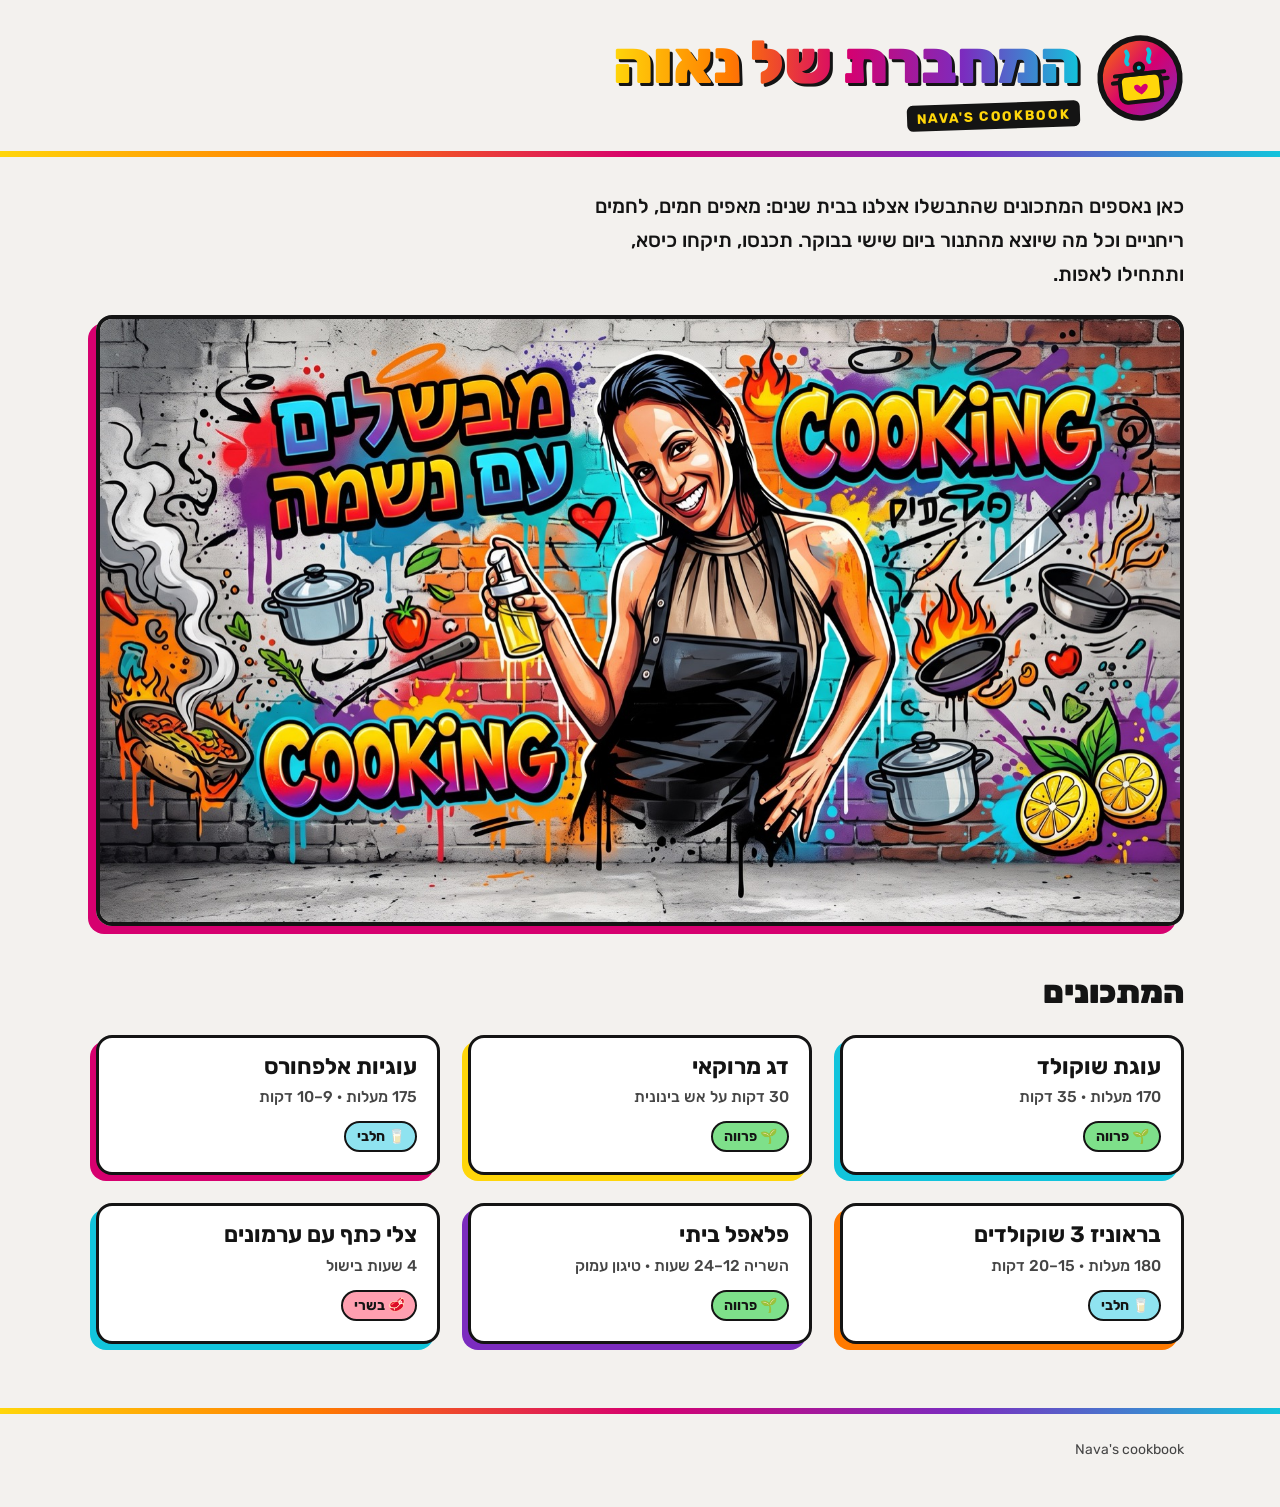
==== index.html @ 1100b236 "Add parve / dairy / meat labels to recipes Co-Authored-By: Claude Opus 5.5 <noreply@anthropic.com> C" ====
<!doctype html>
<html lang="he" dir="rtl">
<head>
  <meta charset="utf-8">
  <meta name="viewport" content="width=device-width, initial-scale=1">
  <title>המחברת של נאוה · Nava's cookbook</title>
  <meta name="description" content="Nava's cookbook – המתכונים של נאוה, מהמחברת אל המסך.">
  <link rel="preconnect" href="https://fonts.googleapis.com">
  <link rel="preconnect" href="https://fonts.gstatic.com" crossorigin>
  <link href="https://fonts.googleapis.com/css2?family=Rubik:wght@400;500;700;900&display=swap" rel="stylesheet">
  <link rel="icon" href="logo.svg" type="image/svg+xml">
  <link rel="apple-touch-icon" href="apple-touch-icon.png">
  <link rel="stylesheet" href="style.css">
</head>
<body>
  <header class="site-header">
    <div class="wrap">
      <a href="index.html">
        <img class="site-logo" src="logo.svg" width="64" height="64" alt="">
        <h1 class="site-title">המחברת של נאוה</h1>
        <p class="site-sub">Nava's cookbook</p>
      </a>
    </div>
  </header>

  <main class="wrap">
    <section class="intro">
      <!-- החליפו בטקסט משלכם -->
      <p>כאן נאספים המתכונים שהתבשלו אצלנו בבית שנים: מאפים חמים, לחמים ריחניים וכל מה שיוצא מהתנור ביום שישי בבוקר. תכנסו, תיקחו כיסא, ותתחילו לאפות.</p>
    </section>

    <figure class="hero">
      <img src="images/hero.jpg" width="1600" height="893" alt="נאוה מבשלת, ציור גרפיטי צבעוני על קיר לבנים">
    </figure>

    <section aria-labelledby="recipes-title">
      <h2 class="section-title" id="recipes-title">המתכונים</h2>

      <ul class="cards">
        <!-- כרטיס מתכון: העתיקו מכאן -->
        <li>
          <a class="card" href="recipes/chocolate-cake.html">
            <div class="card-body">
              <h3>עוגת שוקולד</h3>
              <p>170 מעלות · 35 דקות</p>
              <span class="tag parve">🌱 פרווה</span>
            </div>
          </a>
        </li>
        <!-- כרטיס מתכון: עד כאן -->
        <li>
          <a class="card" href="recipes/moroccan-fish.html">
            <div class="card-body">
              <h3>דג מרוקאי</h3>
              <p>30 דקות על אש בינונית</p>
              <span class="tag parve">🌱 פרווה</span>
            </div>
          </a>
        </li>
        <li>
          <a class="card" href="recipes/alfajores.html">
            <div class="card-body">
              <h3>עוגיות אלפחורס</h3>
              <p>175 מעלות · 9–10 דקות</p>
              <span class="tag dairy">🥛 חלבי</span>
            </div>
          </a>
        </li>
        <li>
          <a class="card" href="recipes/brownies.html">
            <div class="card-body">
              <h3>בראוניז 3 שוקולדים</h3>
              <p>180 מעלות · 15–20 דקות</p>
              <span class="tag dairy">🥛 חלבי</span>
            </div>
          </a>
        </li>
        <li>
          <a class="card" href="recipes/falafel.html">
            <div class="card-body">
              <h3>פלאפל ביתי</h3>
              <p>השריה 12–24 שעות · טיגון עמוק</p>
              <span class="tag parve">🌱 פרווה</span>
            </div>
          </a>
        </li>
        <li>
          <a class="card" href="recipes/chuck-roast-chestnuts.html">
            <div class="card-body">
              <h3>צלי כתף עם ערמונים</h3>
              <p>4 שעות בישול</p>
              <span class="tag meat">🥩 בשרי</span>
            </div>
          </a>
        </li>
      </ul>
    </section>
  </main>

  <footer class="site-footer">
    <div class="wrap">
      <p>Nava's cookbook</p>
    </div>
  </footer>
</body>
</html>
---- style.css ----
/* המחברת של נאוה — גיליון עיצוב יחיד לכל האתר.
   פלטה מתוך תמונת הגרפיטי: מג'נטה, סגול, טורקיז, צהוב וכתום, עם קווי מתאר שחורים.
   כיוון הכתיבה מימין לשמאל; משתמשים במאפיינים לוגיים (inline/block) ולא ב-left/right. */

:root {
  --wall: #f3f1ee;        /* קיר בטון בהיר */
  --card: #ffffff;
  --ink: #141414;
  --ink-soft: #454545;
  --purple: #7b2cbf;      /* קישורים - 7:1 על לבן */
  --magenta: #d6006f;     /* כותרות משנה - 4.9:1 על הקיר */
  --cyan: #12c4dc;
  --yellow: #ffd60a;
  --orange: #ff7a00;
  --pop: linear-gradient(90deg, var(--yellow), var(--orange), var(--magenta), var(--purple), var(--cyan));
  --radius: 16px;
  --font: "Rubik", system-ui, sans-serif;
}

@media (prefers-color-scheme: dark) {
  :root {
    --wall: #121212;
    --card: #1d1d1d;
    --ink: #f5f5f5;
    --ink-soft: #c9c9c9;
    --purple: #c58cff;
    --magenta: #ff5aa8;
  }
}

*, *::before, *::after { box-sizing: border-box; }

html { -webkit-text-size-adjust: 100%; scroll-padding-block-start: 1rem; }

body {
  margin: 0;
  background: var(--wall);
  color: var(--ink);
  font: 400 1.0625rem/1.7 var(--font);
}

img { display: block; max-inline-size: 100%; block-size: auto; }

::selection { background: var(--yellow); color: #141414; }
:focus-visible { outline: 3px solid var(--cyan); outline-offset: 3px; border-radius: 4px; }

a { color: var(--purple); font-weight: 500; text-underline-offset: 0.2em; }

h1, h2, h3 { line-height: 1.15; margin: 0; text-wrap: balance; }

.wrap { inline-size: min(100% - 2.5rem, 68rem); margin-inline: auto; }

/* ---------- כותרת עליונה ---------- */
.site-header { padding-block: 1.75rem 1.25rem; border-block-end: 6px solid; border-image: var(--pop) 1; }
.site-header a {
  display: inline-grid;
  grid-template-columns: auto auto;
  align-items: center;
  column-gap: 1rem;
  text-decoration: none;
  color: inherit;
}
.site-logo { grid-row: span 2; inline-size: clamp(3.5rem, 12vw, 5.5rem); block-size: auto; transform: rotate(-6deg); }
.site-sub { justify-self: start; }
.site-title {
  margin: 0;
  font-size: clamp(1.75rem, 6.5vw, 3.75rem);
  font-weight: 900;
  background: var(--pop);
  -webkit-background-clip: text;
  background-clip: text;
  color: transparent;
  filter: drop-shadow(3px 3px 0 var(--ink));
}
.site-sub {
  margin: 0.35rem 0 0;
  display: inline-block;
  padding: 0.1rem 0.6rem;
  background: #141414;
  color: var(--yellow);
  font-size: 0.85rem;
  font-weight: 700;
  letter-spacing: 0.12em;
  text-transform: uppercase;
  border-radius: 6px;
  transform: rotate(-2deg);
}

/* ---------- מבוא ו-hero ---------- */
.intro { padding-block: 2rem 1.5rem; max-inline-size: 40rem; }
.intro p { margin: 0; font-size: 1.25rem; font-weight: 500; text-wrap: pretty; }

.hero { margin: 0 0 3rem; }
.hero img {
  inline-size: 100%;
  border: 4px solid var(--ink);
  border-radius: var(--radius);
  box-shadow: -8px 8px 0 var(--magenta);
}

/* ---------- כרטיסי מתכונים ---------- */
.section-title { font-size: 2rem; font-weight: 900; margin-block-end: 1.5rem; }

.cards {
  --shadow: var(--cyan);
  display: grid;
  grid-template-columns: repeat(auto-fit, minmax(min(100%, 17rem), 1fr));
  gap: 1.75rem;
  padding: 0;
  margin: 0 0 4rem;
  list-style: none;
}
.cards li:nth-child(5n+2) { --shadow: var(--yellow); }
.cards li:nth-child(5n+3) { --shadow: var(--magenta); }
.cards li:nth-child(5n+4) { --shadow: var(--orange); }
.cards li:nth-child(5n+5) { --shadow: var(--purple); }

.card {
  display: flex;
  flex-direction: column;
  block-size: 100%;
  background: var(--card);
  border: 3px solid var(--ink);
  border-radius: var(--radius);
  box-shadow: -6px 6px 0 var(--shadow);
  overflow: hidden;
  color: inherit;
  text-decoration: none;
  transition: transform 0.15s ease-out, box-shadow 0.15s ease-out;
}
.card img { inline-size: 100%; aspect-ratio: 3 / 2; object-fit: cover; border-block-end: 3px solid var(--ink); }
.card-body { padding: 1rem 1.25rem 1.25rem; }
.card h3 { font-size: 1.4rem; font-weight: 700; margin-block-end: 0.35rem; }
.card p { margin: 0; color: var(--ink-soft); font-size: 0.975rem; line-height: 1.55; }

@media (hover: hover) {
  .card:hover { transform: translate(3px, -3px); box-shadow: -9px 9px 0 var(--shadow); }
}
.card:active { transform: translate(-3px, 3px); box-shadow: -2px 2px 0 var(--shadow); }

/* ---------- כשרות: פרווה / חלבי / בשרי ---------- */
.tag {
  display: inline-block;
  padding: 0.1rem 0.65rem;
  border: 2px solid #141414;
  border-radius: 999px;
  color: #141414;
  font-size: 0.875rem;
  font-weight: 700;
  vertical-align: middle;
}
.tag.parve { background: #7ee08a; }
.tag.dairy { background: #8fe3f0; }
.tag.meat  { background: #ff9fb0; }
.card .tag { margin-block-start: 0.75rem; }
.recipe h1 + p + .tag { margin-block-start: 0.5rem; }

/* ---------- עמוד מתכון ---------- */
.back { display: inline-block; margin-block: 1.5rem 1rem; }

.recipe { padding-block-end: 4rem; }
.recipe > * { max-inline-size: 44rem; }
.recipe h1 { font-size: clamp(2.25rem, 7vw, 3.25rem); font-weight: 900; margin-block-end: 0.75rem; }
.recipe h1 + p {
  display: inline-block;
  margin: 0;
  padding: 0.25rem 0.75rem;
  background: var(--yellow);
  color: #141414;
  border: 2px solid var(--ink);
  border-radius: 12px;
  font-weight: 500;
}
.recipe > img { inline-size: 100%; aspect-ratio: 3 / 2; object-fit: cover; border: 4px solid var(--ink); border-radius: var(--radius); box-shadow: -8px 8px 0 var(--cyan); margin-block-end: 2rem; }
.recipe h2 { font-size: 1.6rem; font-weight: 900; margin-block: 2rem 0.75rem; color: var(--magenta); }
.recipe ul, .recipe ol { padding-inline-start: 1.5rem; margin: 0; }
.recipe li { margin-block-end: 0.5rem; padding-inline-start: 0.25rem; }
.recipe li::marker { color: var(--purple); font-weight: 700; font-variant-numeric: tabular-nums; }
.recipe p { max-inline-size: 65ch; }

/* ---------- כותרת תחתונה ---------- */
.site-footer {
  padding-block: 1.5rem 2.5rem;
  border-block-start: 6px solid;
  border-image: var(--pop) 1;
  color: var(--ink-soft);
  font-size: 0.875rem;
}
.site-footer p { margin: 0 0 0.35rem; }

@media (prefers-reduced-motion: reduce) {
  .card { transition: none; }
}
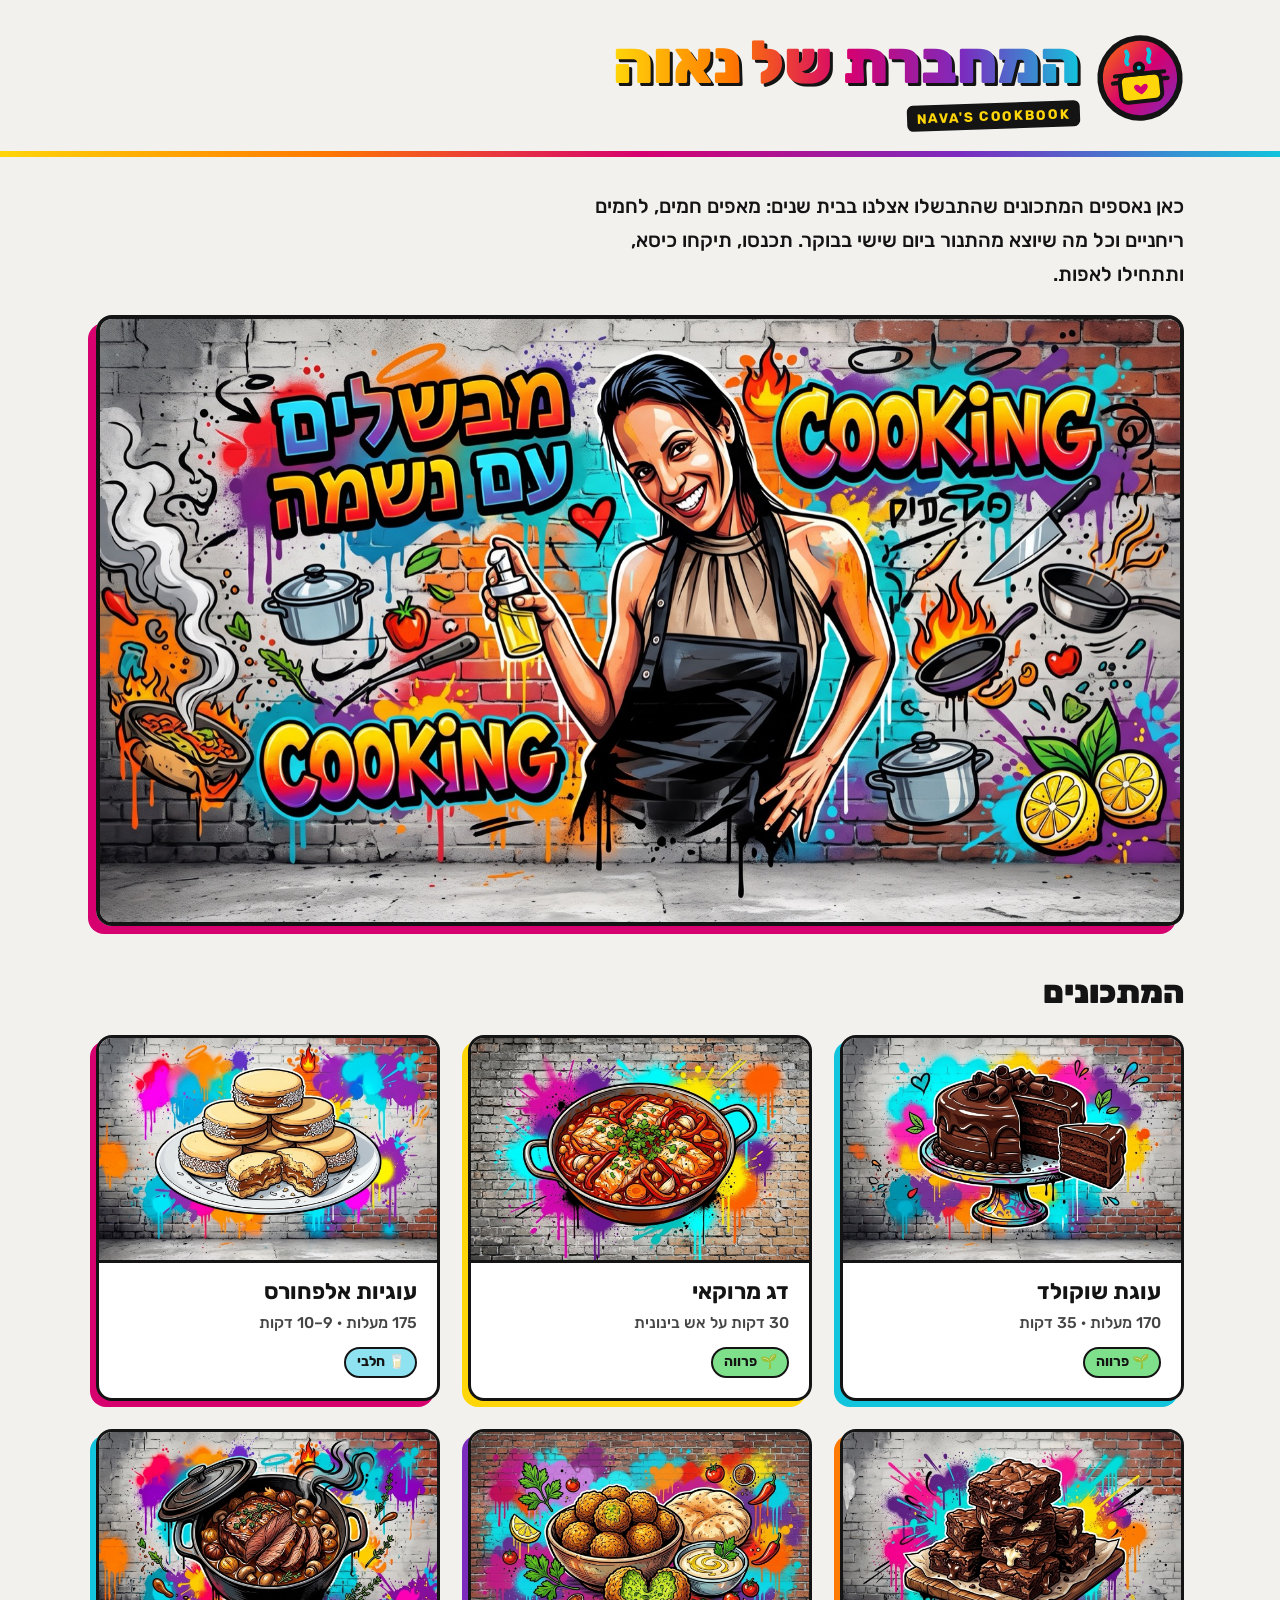
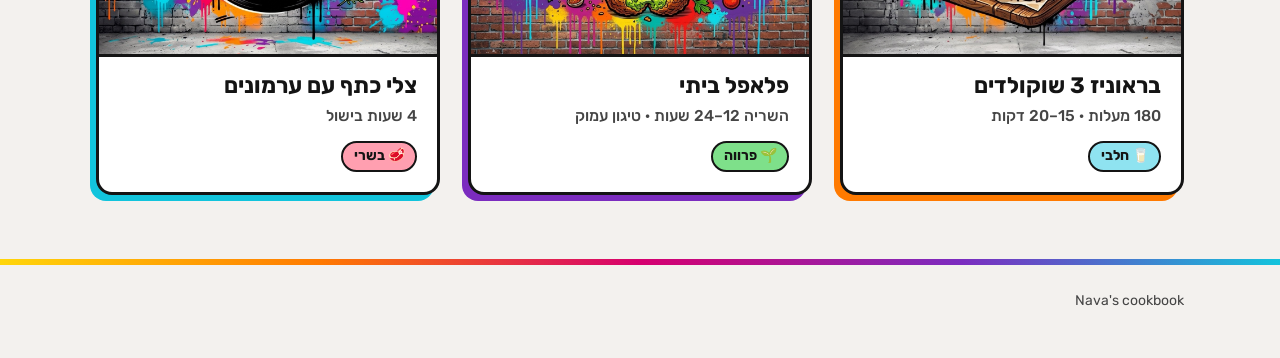
==== commit 053b2d4f: "Add a graffiti illustration to every recipe page and card One image per recipe, generated with Antig" ====
--- a/index.html
+++ b/index.html
@@ -40,6 +40,7 @@
         <!-- כרטיס מתכון: העתיקו מכאן -->
         <li>
           <a class="card" href="recipes/chocolate-cake.html">
+            <img src="images/recipes/chocolate-cake.jpg" width="1200" height="805" alt="" loading="lazy">
             <div class="card-body">
               <h3>עוגת שוקולד</h3>
               <p>170 מעלות · 35 דקות</p>
@@ -50,6 +51,7 @@
         <!-- כרטיס מתכון: עד כאן -->
         <li>
           <a class="card" href="recipes/moroccan-fish.html">
+            <img src="images/recipes/moroccan-fish.jpg" width="1200" height="805" alt="" loading="lazy">
             <div class="card-body">
               <h3>דג מרוקאי</h3>
               <p>30 דקות על אש בינונית</p>
@@ -59,6 +61,7 @@
         </li>
         <li>
           <a class="card" href="recipes/alfajores.html">
+            <img src="images/recipes/alfajores.jpg" width="1200" height="805" alt="" loading="lazy">
             <div class="card-body">
               <h3>עוגיות אלפחורס</h3>
               <p>175 מעלות · 9–10 דקות</p>
@@ -68,6 +71,7 @@
         </li>
         <li>
           <a class="card" href="recipes/brownies.html">
+            <img src="images/recipes/brownies.jpg" width="1200" height="805" alt="" loading="lazy">
             <div class="card-body">
               <h3>בראוניז 3 שוקולדים</h3>
               <p>180 מעלות · 15–20 דקות</p>
@@ -77,6 +81,7 @@
         </li>
         <li>
           <a class="card" href="recipes/falafel.html">
+            <img src="images/recipes/falafel.jpg" width="1200" height="805" alt="" loading="lazy">
             <div class="card-body">
               <h3>פלאפל ביתי</h3>
               <p>השריה 12–24 שעות · טיגון עמוק</p>
@@ -86,6 +91,7 @@
         </li>
         <li>
           <a class="card" href="recipes/chuck-roast-chestnuts.html">
+            <img src="images/recipes/chuck-roast-chestnuts.jpg" width="1200" height="805" alt="" loading="lazy">
             <div class="card-body">
               <h3>צלי כתף עם ערמונים</h3>
               <p>4 שעות בישול</p>
--- a/style.css
+++ b/style.css
@@ -171,7 +171,26 @@
   border-radius: 12px;
   font-weight: 500;
 }
-.recipe > img { inline-size: 100%; aspect-ratio: 3 / 2; object-fit: cover; border: 4px solid var(--ink); border-radius: var(--radius); box-shadow: -8px 8px 0 var(--cyan); margin-block-end: 2rem; }
+.recipe > img { inline-size: 100%; aspect-ratio: 3 / 2; object-fit: cover; border: 4px solid var(--ink); border-radius: var(--radius); box-shadow: -8px 8px 0 var(--cyan); margin-block: 1.25rem 2rem; }
+
+/* מסך רחב: הטקסט בעמודה הימנית, התמונה בעמודה השמאלית ונדבקת בגלילה */
+@media (min-width: 900px) {
+  .recipe:has(> img) {
+    display: grid;
+    grid-template-columns: minmax(0, 44rem) minmax(16rem, 1fr);
+    column-gap: 3rem;
+    align-items: start;
+  }
+  .recipe:has(> img) > * { grid-column: 1; }
+  .recipe:has(> img) > :is(.back, h1 + p, .tag) { justify-self: start; }
+  .recipe > img {
+    grid-column: 2;
+    grid-row: 2 / span 40; /* ponytail: מניח פחות מ-40 אלמנטים במתכון; להגדיל אם מתכון ארוך יותר */
+    position: sticky;
+    inset-block-start: 1.5rem;
+    margin: 0;
+  }
+}
 .recipe h2 { font-size: 1.6rem; font-weight: 900; margin-block: 2rem 0.75rem; color: var(--magenta); }
 .recipe ul, .recipe ol { padding-inline-start: 1.5rem; margin: 0; }
 .recipe li { margin-block-end: 0.5rem; padding-inline-start: 0.25rem; }
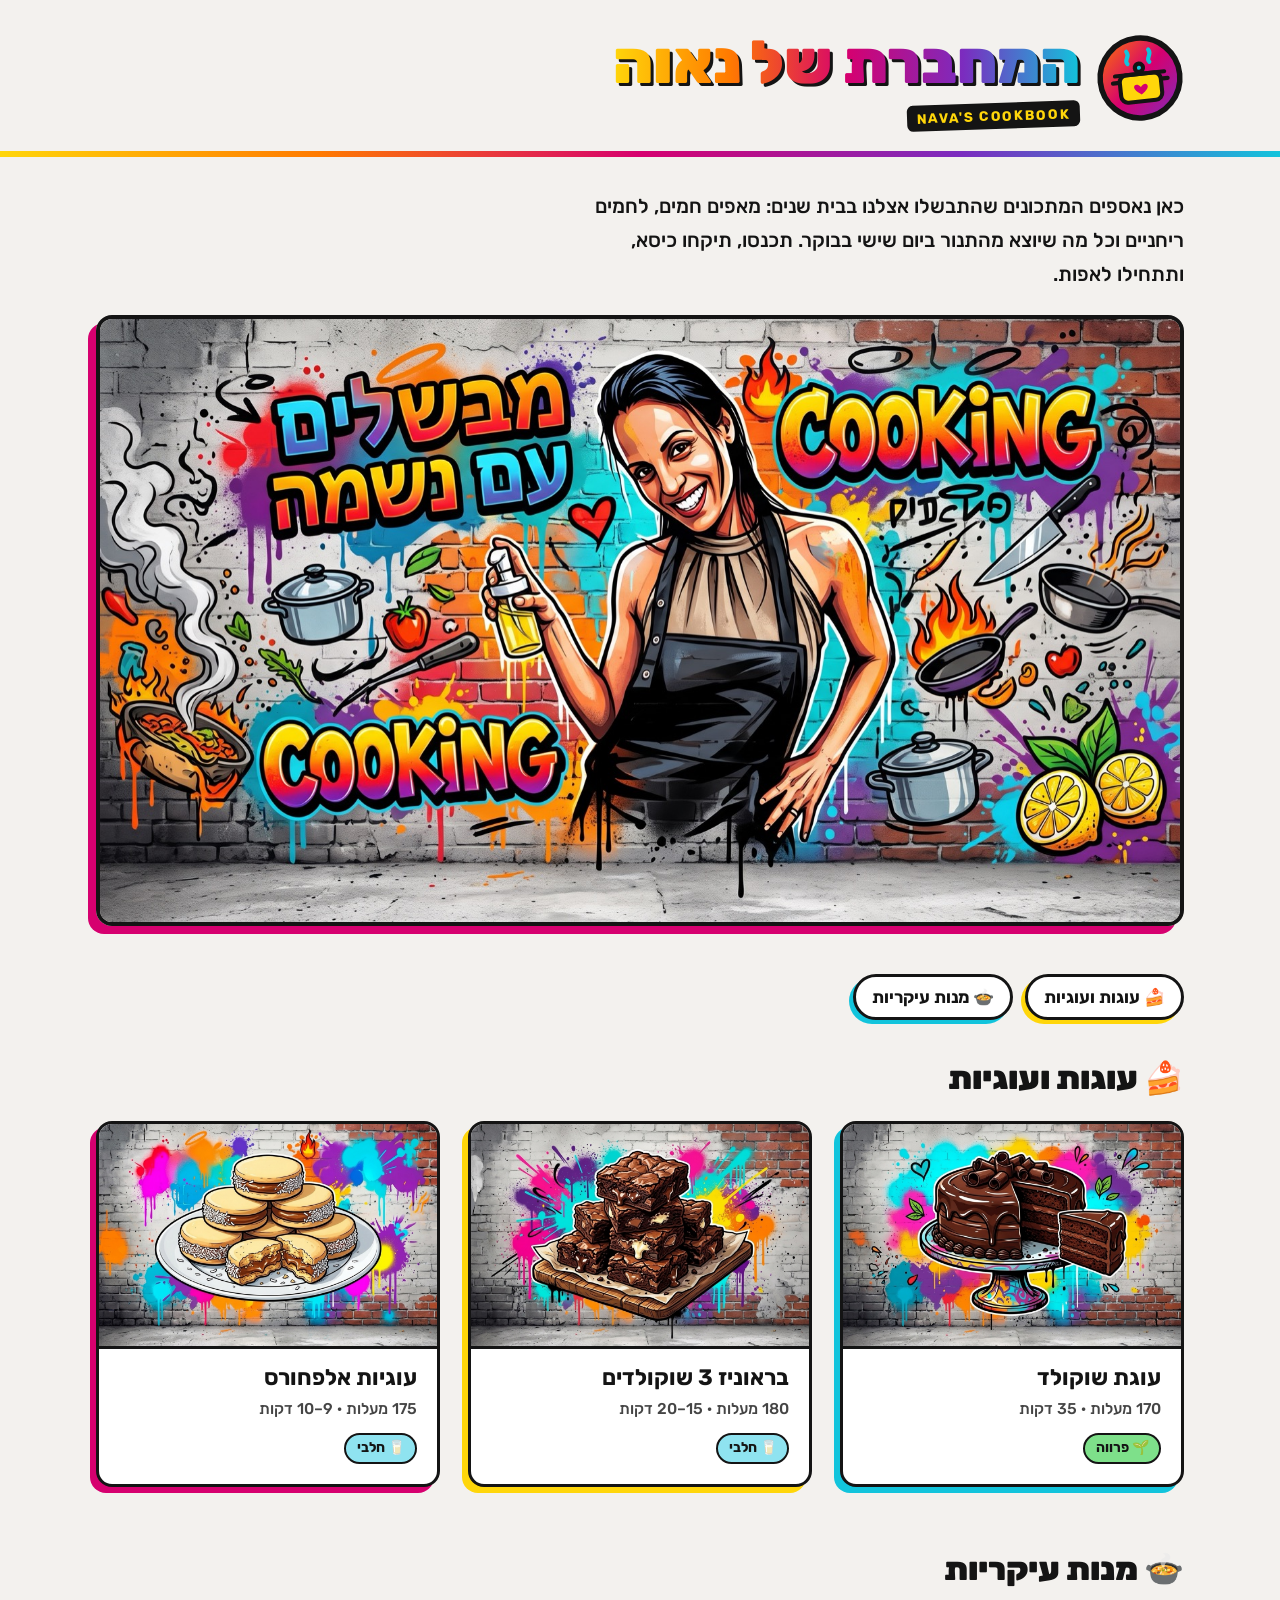
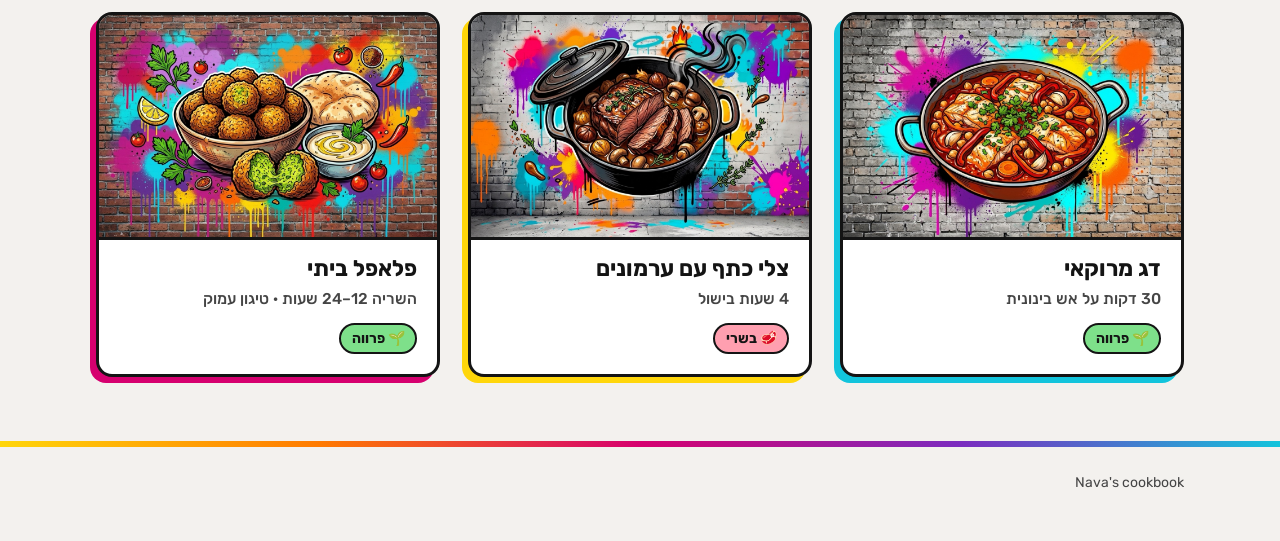
==== commit 77bc3208: "Group homepage recipes into categories Co-Authored-By: Claude Opus 5.5 <noreply@anthropic.com> Claud" ====
--- a/index.html
+++ b/index.html
@@ -33,9 +33,14 @@
       <img src="images/hero.jpg" width="1600" height="893" alt="נאוה מבשלת, ציור גרפיטי צבעוני על קיר לבנים">
     </figure>
 
-    <section aria-labelledby="recipes-title">
-      <h2 class="section-title" id="recipes-title">המתכונים</h2>
+    <!-- קטגוריה: כדי להוסיף קטגוריה חדשה, מעתיקים בלוק section שלם ומוסיפים קישור בתפריט הקטגוריות -->
+    <nav class="cats" aria-label="קטגוריות">
+      <a href="#sweets">🍰 עוגות ועוגיות</a>
+      <a href="#mains">🍲 מנות עיקריות</a>
+    </nav>
 
+    <section class="category" id="sweets" aria-labelledby="sweets-title">
+      <h2 class="section-title" id="sweets-title">🍰 עוגות ועוגיות</h2>
       <ul class="cards">
         <!-- כרטיס מתכון: העתיקו מכאן -->
         <li>
@@ -50,12 +55,12 @@
         </li>
         <!-- כרטיס מתכון: עד כאן -->
         <li>
-          <a class="card" href="recipes/moroccan-fish.html">
-            <img src="images/recipes/moroccan-fish.jpg" width="1200" height="805" alt="" loading="lazy">
+          <a class="card" href="recipes/brownies.html">
+            <img src="images/recipes/brownies.jpg" width="1200" height="805" alt="" loading="lazy">
             <div class="card-body">
-              <h3>דג מרוקאי</h3>
-              <p>30 דקות על אש בינונית</p>
-              <span class="tag parve">🌱 פרווה</span>
+              <h3>בראוניז 3 שוקולדים</h3>
+              <p>180 מעלות · 15–20 דקות</p>
+              <span class="tag dairy">🥛 חלבי</span>
             </div>
           </a>
         </li>
@@ -69,22 +74,18 @@
             </div>
           </a>
         </li>
+      </ul>
+    </section>
+
+    <section class="category" id="mains" aria-labelledby="mains-title">
+      <h2 class="section-title" id="mains-title">🍲 מנות עיקריות</h2>
+      <ul class="cards">
         <li>
-          <a class="card" href="recipes/brownies.html">
-            <img src="images/recipes/brownies.jpg" width="1200" height="805" alt="" loading="lazy">
+          <a class="card" href="recipes/moroccan-fish.html">
+            <img src="images/recipes/moroccan-fish.jpg" width="1200" height="805" alt="" loading="lazy">
             <div class="card-body">
-              <h3>בראוניז 3 שוקולדים</h3>
-              <p>180 מעלות · 15–20 דקות</p>
-              <span class="tag dairy">🥛 חלבי</span>
-            </div>
-          </a>
-        </li>
-        <li>
-          <a class="card" href="recipes/falafel.html">
-            <img src="images/recipes/falafel.jpg" width="1200" height="805" alt="" loading="lazy">
-            <div class="card-body">
-              <h3>פלאפל ביתי</h3>
-              <p>השריה 12–24 שעות · טיגון עמוק</p>
+              <h3>דג מרוקאי</h3>
+              <p>30 דקות על אש בינונית</p>
               <span class="tag parve">🌱 פרווה</span>
             </div>
           </a>
@@ -99,6 +100,16 @@
             </div>
           </a>
         </li>
+        <li>
+          <a class="card" href="recipes/falafel.html">
+            <img src="images/recipes/falafel.jpg" width="1200" height="805" alt="" loading="lazy">
+            <div class="card-body">
+              <h3>פלאפל ביתי</h3>
+              <p>השריה 12–24 שעות · טיגון עמוק</p>
+              <span class="tag parve">🌱 פרווה</span>
+            </div>
+          </a>
+        </li>
       </ul>
     </section>
   </main>
--- a/style.css
+++ b/style.css
@@ -98,6 +98,21 @@
   box-shadow: -8px 8px 0 var(--magenta);
 }
 
+/* ---------- קטגוריות ---------- */
+.cats { display: flex; flex-wrap: wrap; gap: 0.75rem; margin-block-end: 2.5rem; }
+.cats a {
+  padding: 0.35rem 1rem;
+  background: var(--card);
+  color: var(--ink);
+  border: 3px solid var(--ink);
+  border-radius: 999px;
+  box-shadow: -4px 4px 0 var(--yellow);
+  font-weight: 700;
+  text-decoration: none;
+}
+.cats a:nth-child(2n) { box-shadow: -4px 4px 0 var(--cyan); }
+.category { scroll-margin-block-start: 1rem; }
+
 /* ---------- כרטיסי מתכונים ---------- */
 .section-title { font-size: 2rem; font-weight: 900; margin-block-end: 1.5rem; }
 
@@ -153,7 +168,6 @@
 .tag.dairy { background: #8fe3f0; }
 .tag.meat  { background: #ff9fb0; }
 .card .tag { margin-block-start: 0.75rem; }
-.recipe h1 + p + .tag { margin-block-start: 0.5rem; }
 
 /* ---------- עמוד מתכון ---------- */
 .back { display: inline-block; margin-block: 1.5rem 1rem; }
@@ -163,7 +177,7 @@
 .recipe h1 { font-size: clamp(2.25rem, 7vw, 3.25rem); font-weight: 900; margin-block-end: 0.75rem; }
 .recipe h1 + p {
   display: inline-block;
-  margin: 0;
+  margin: 0.25rem 0;
   padding: 0.25rem 0.75rem;
   background: var(--yellow);
   color: #141414;
@@ -171,26 +185,43 @@
   border-radius: 12px;
   font-weight: 500;
 }
-.recipe > img { inline-size: 100%; aspect-ratio: 3 / 2; object-fit: cover; border: 4px solid var(--ink); border-radius: var(--radius); box-shadow: -8px 8px 0 var(--cyan); margin-block: 1.25rem 2rem; }
-
-/* מסך רחב: הטקסט בעמודה הימנית, התמונה בעמודה השמאלית ונדבקת בגלילה */
-@media (min-width: 900px) {
-  .recipe:has(> img) {
-    display: grid;
-    grid-template-columns: minmax(0, 44rem) minmax(16rem, 1fr);
-    column-gap: 3rem;
-    align-items: start;
-  }
-  .recipe:has(> img) > * { grid-column: 1; }
-  .recipe:has(> img) > :is(.back, h1 + p, .tag) { justify-self: start; }
-  .recipe > img {
-    grid-column: 2;
-    grid-row: 2 / span 40; /* ponytail: מניח פחות מ-40 אלמנטים במתכון; להגדיל אם מתכון ארוך יותר */
-    position: sticky;
-    inset-block-start: 1.5rem;
-    margin: 0;
-  }
-}
+/* תמונת המתכון ברקע, ושם המתכון עליה */
+.recipe > .recipe-hero { max-inline-size: none; }
+.recipe-hero {
+  position: relative;
+  display: grid;
+  align-items: end;
+  min-block-size: clamp(22rem, 62vh, 38rem);
+  margin-block-end: 1rem;
+  border: 4px solid var(--ink);
+  border-radius: var(--radius);
+  box-shadow: -8px 8px 0 var(--cyan);
+  overflow: hidden;
+  isolation: isolate;
+}
+.recipe-hero img {
+  position: absolute;
+  inset: 0;
+  inline-size: 100%;
+  block-size: 100%;
+  object-fit: cover;
+  z-index: -2;
+}
+.recipe-hero::after {  /* הצללה בתחתית כדי שהכותרת תיקרא על כל תמונה */
+  content: "";
+  position: absolute;
+  inset: 0;
+  z-index: -1;
+  background: linear-gradient(to top, rgb(0 0 0 / 0.85), rgb(0 0 0 / 0.35) 45%, transparent 70%);
+}
+.recipe-hero-text { padding: 1.25rem; }
+.recipe-hero h1 {
+  color: #fff;
+  font-size: clamp(2.5rem, 9vw, 4.5rem);
+  text-shadow: 3px 3px 0 #141414;
+}
+.recipe-hero .tag { margin-inline-start: 0.5rem; }
+
 .recipe h2 { font-size: 1.6rem; font-weight: 900; margin-block: 2rem 0.75rem; color: var(--magenta); }
 .recipe ul, .recipe ol { padding-inline-start: 1.5rem; margin: 0; }
 .recipe li { margin-block-end: 0.5rem; padding-inline-start: 0.25rem; }
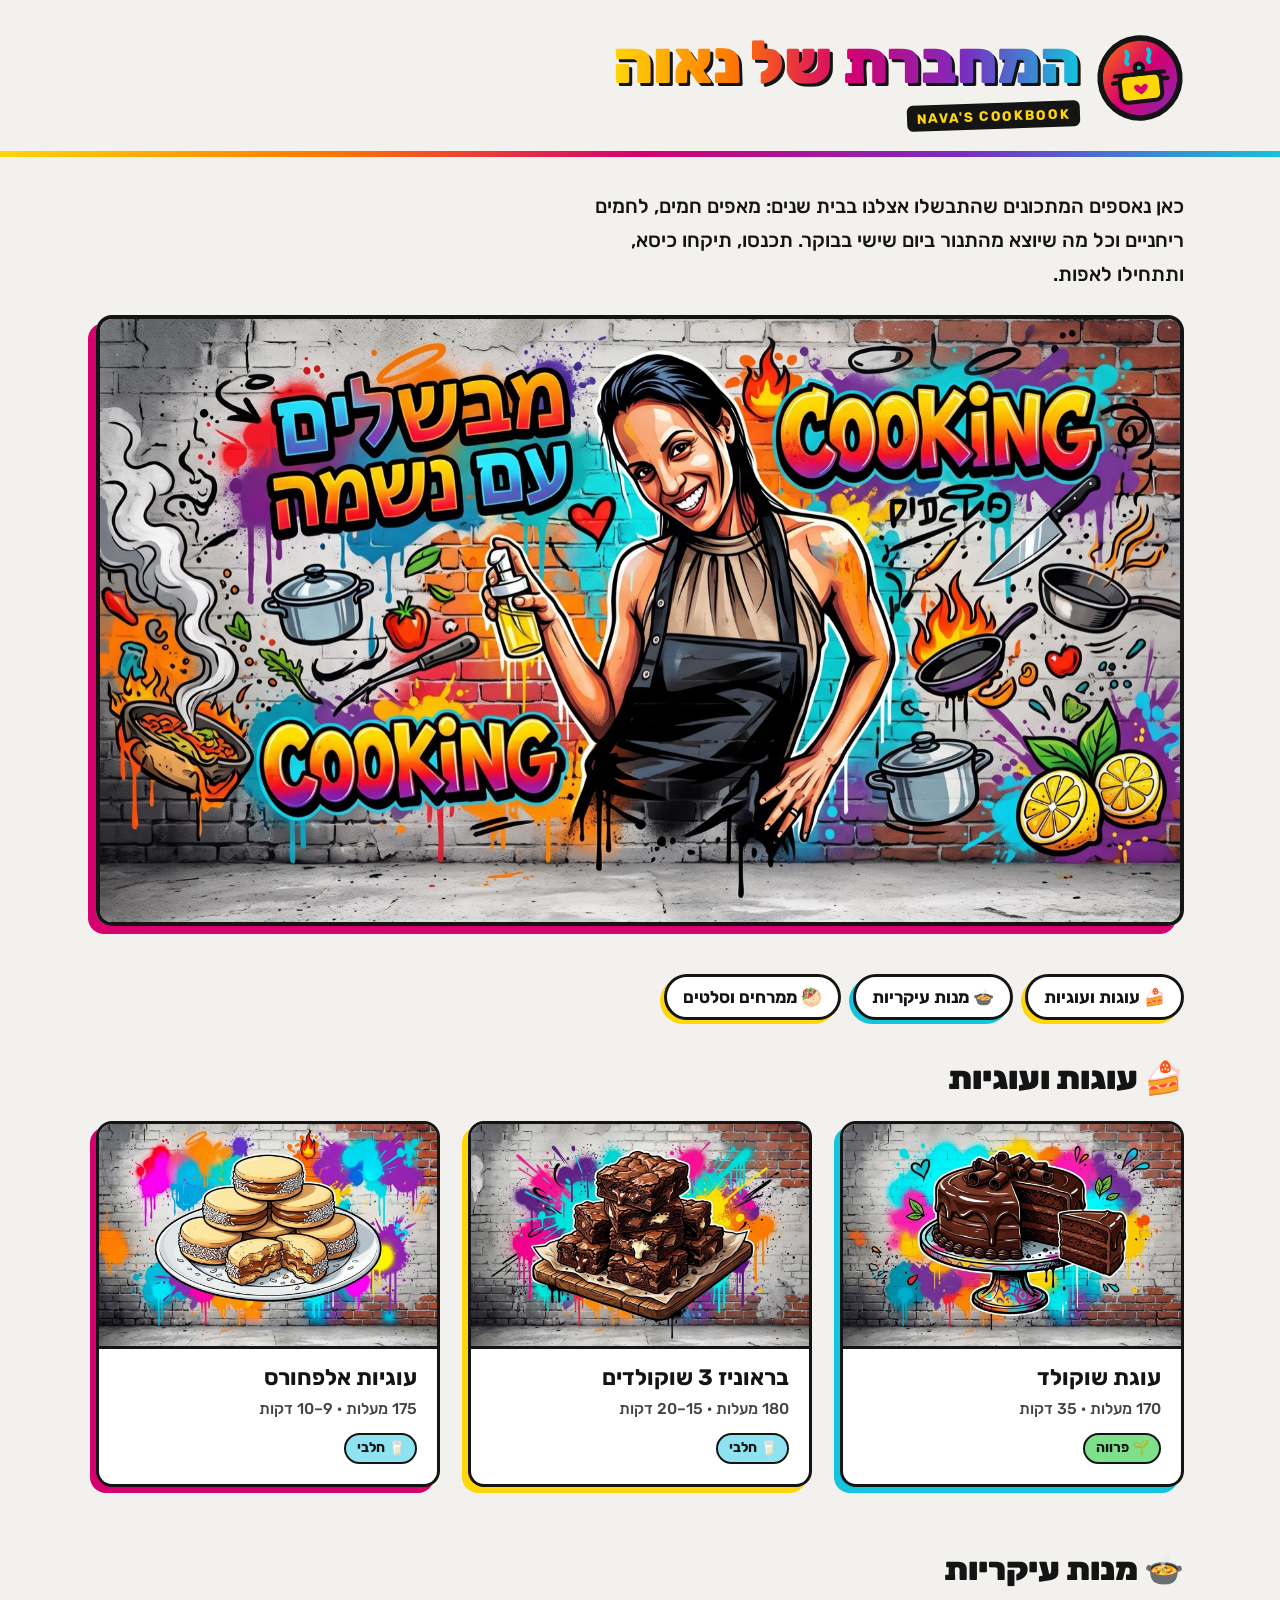
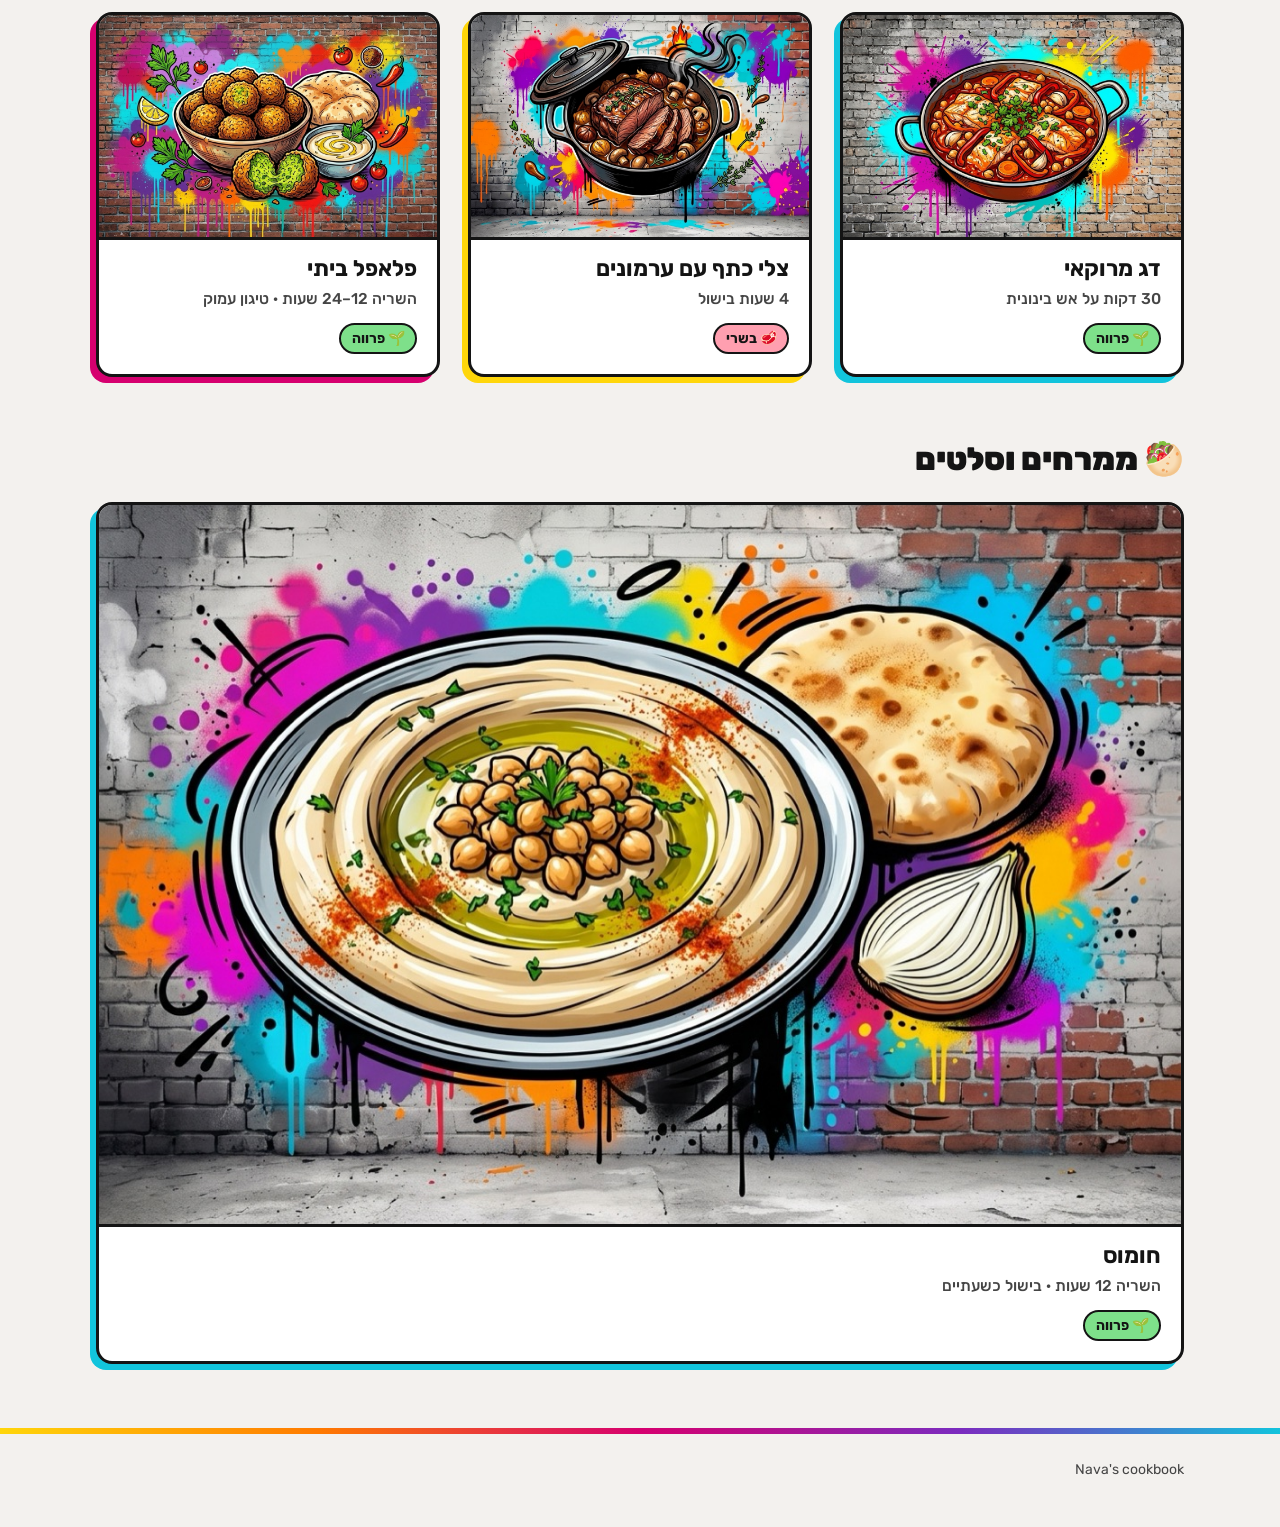
==== commit 2346afae: "Add hummus recipe in a new spreads category Co-Authored-By: Claude Opus 5.5 <noreply@anthropic.com> " ====
--- a/index.html
+++ b/index.html
@@ -37,6 +37,7 @@
     <nav class="cats" aria-label="קטגוריות">
       <a href="#sweets">🍰 עוגות ועוגיות</a>
       <a href="#mains">🍲 מנות עיקריות</a>
+      <a href="#spreads">🥙 ממרחים וסלטים</a>
     </nav>
 
     <section class="category" id="sweets" aria-labelledby="sweets-title">
@@ -112,6 +113,22 @@
         </li>
       </ul>
     </section>
+
+    <section class="category" id="spreads" aria-labelledby="spreads-title">
+      <h2 class="section-title" id="spreads-title">🥙 ממרחים וסלטים</h2>
+      <ul class="cards">
+        <li>
+          <a class="card" href="recipes/hummus.html">
+            <img src="images/recipes/hummus.jpg" width="1200" height="805" alt="" loading="lazy">
+            <div class="card-body">
+              <h3>חומוס</h3>
+              <p>השריה 12 שעות · בישול כשעתיים</p>
+              <span class="tag parve">🌱 פרווה</span>
+            </div>
+          </a>
+        </li>
+      </ul>
+    </section>
   </main>
 
   <footer class="site-footer">
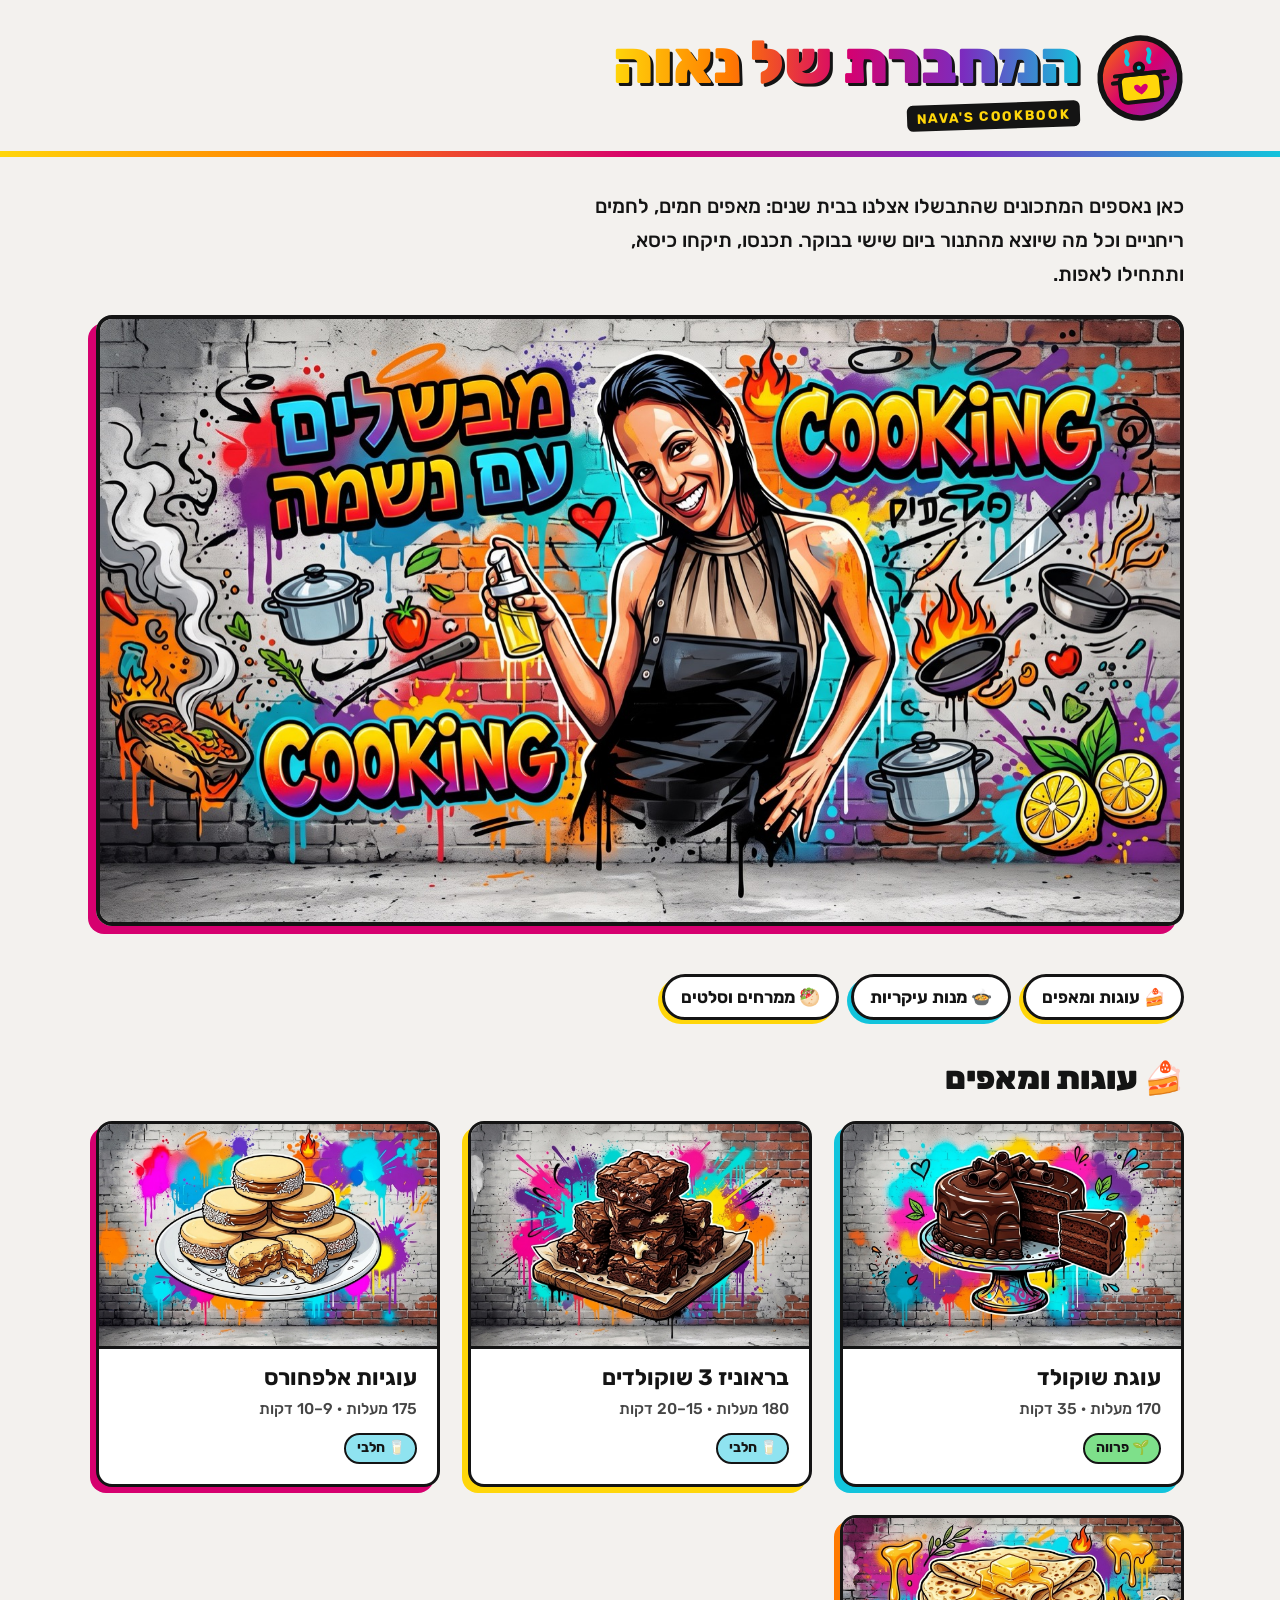
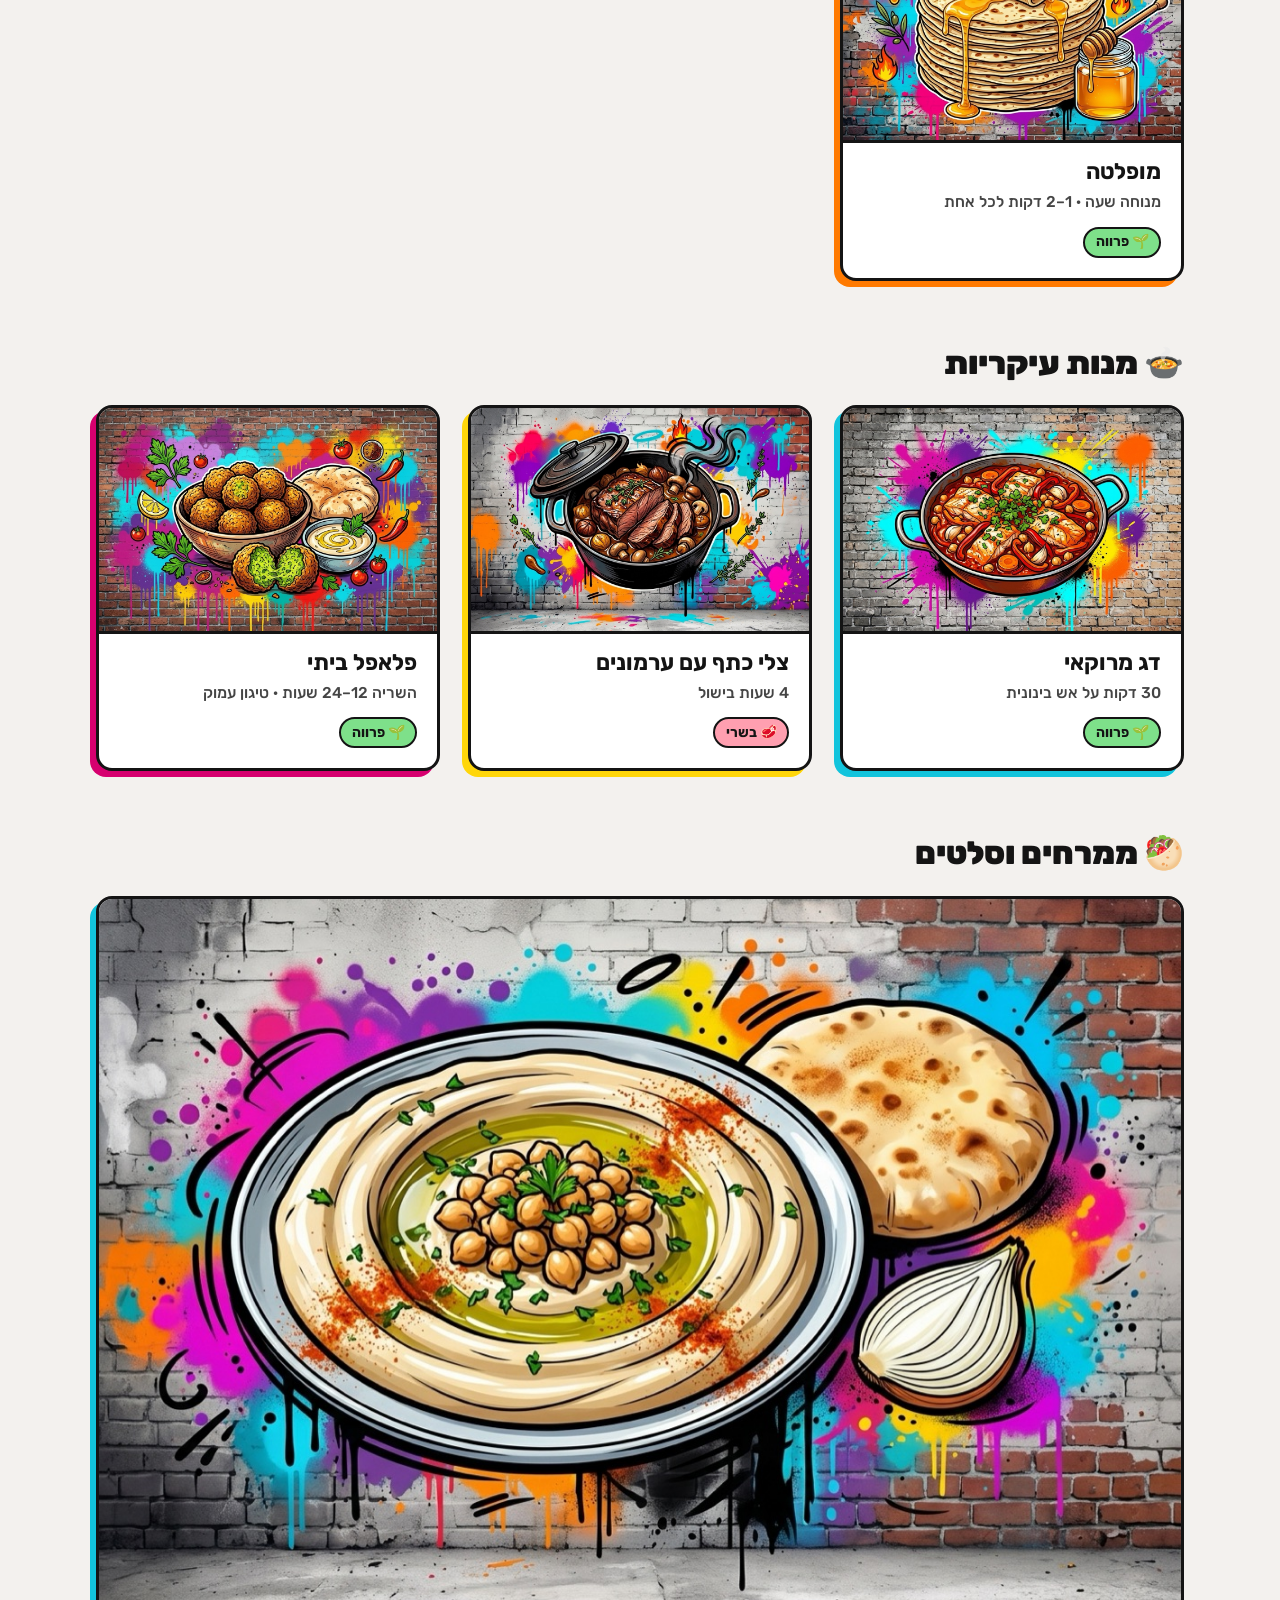
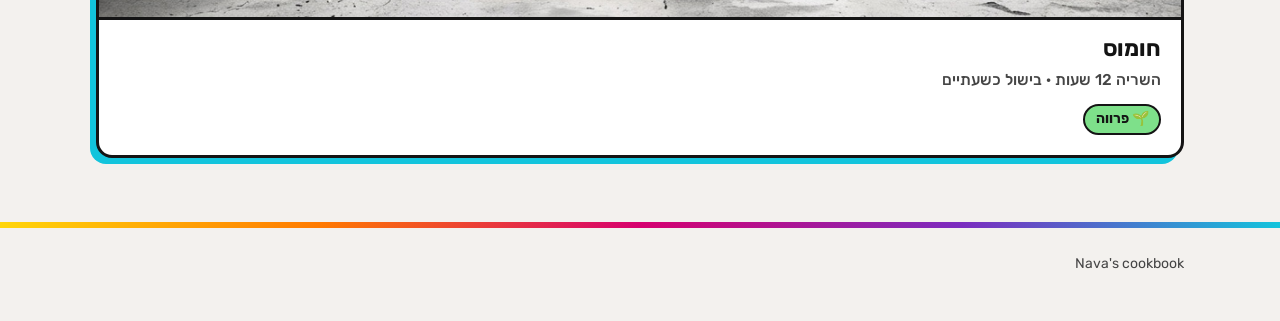
==== commit c1027092: "Add mufleta recipe; rename sweets category to cakes and pastries Co-Authored-By: Claude Opus 5.5 <no" ====
--- a/index.html
+++ b/index.html
@@ -35,13 +35,13 @@
 
     <!-- קטגוריה: כדי להוסיף קטגוריה חדשה, מעתיקים בלוק section שלם ומוסיפים קישור בתפריט הקטגוריות -->
     <nav class="cats" aria-label="קטגוריות">
-      <a href="#sweets">🍰 עוגות ועוגיות</a>
+      <a href="#sweets">🍰 עוגות ומאפים</a>
       <a href="#mains">🍲 מנות עיקריות</a>
       <a href="#spreads">🥙 ממרחים וסלטים</a>
     </nav>
 
     <section class="category" id="sweets" aria-labelledby="sweets-title">
-      <h2 class="section-title" id="sweets-title">🍰 עוגות ועוגיות</h2>
+      <h2 class="section-title" id="sweets-title">🍰 עוגות ומאפים</h2>
       <ul class="cards">
         <!-- כרטיס מתכון: העתיקו מכאן -->
         <li>
@@ -72,6 +72,16 @@
               <h3>עוגיות אלפחורס</h3>
               <p>175 מעלות · 9–10 דקות</p>
               <span class="tag dairy">🥛 חלבי</span>
+            </div>
+          </a>
+        </li>
+        <li>
+          <a class="card" href="recipes/mufleta.html">
+            <img src="images/recipes/mufleta.jpg" width="1200" height="805" alt="" loading="lazy">
+            <div class="card-body">
+              <h3>מופלטה</h3>
+              <p>מנוחה שעה · 1–2 דקות לכל אחת</p>
+              <span class="tag parve">🌱 פרווה</span>
             </div>
           </a>
         </li>
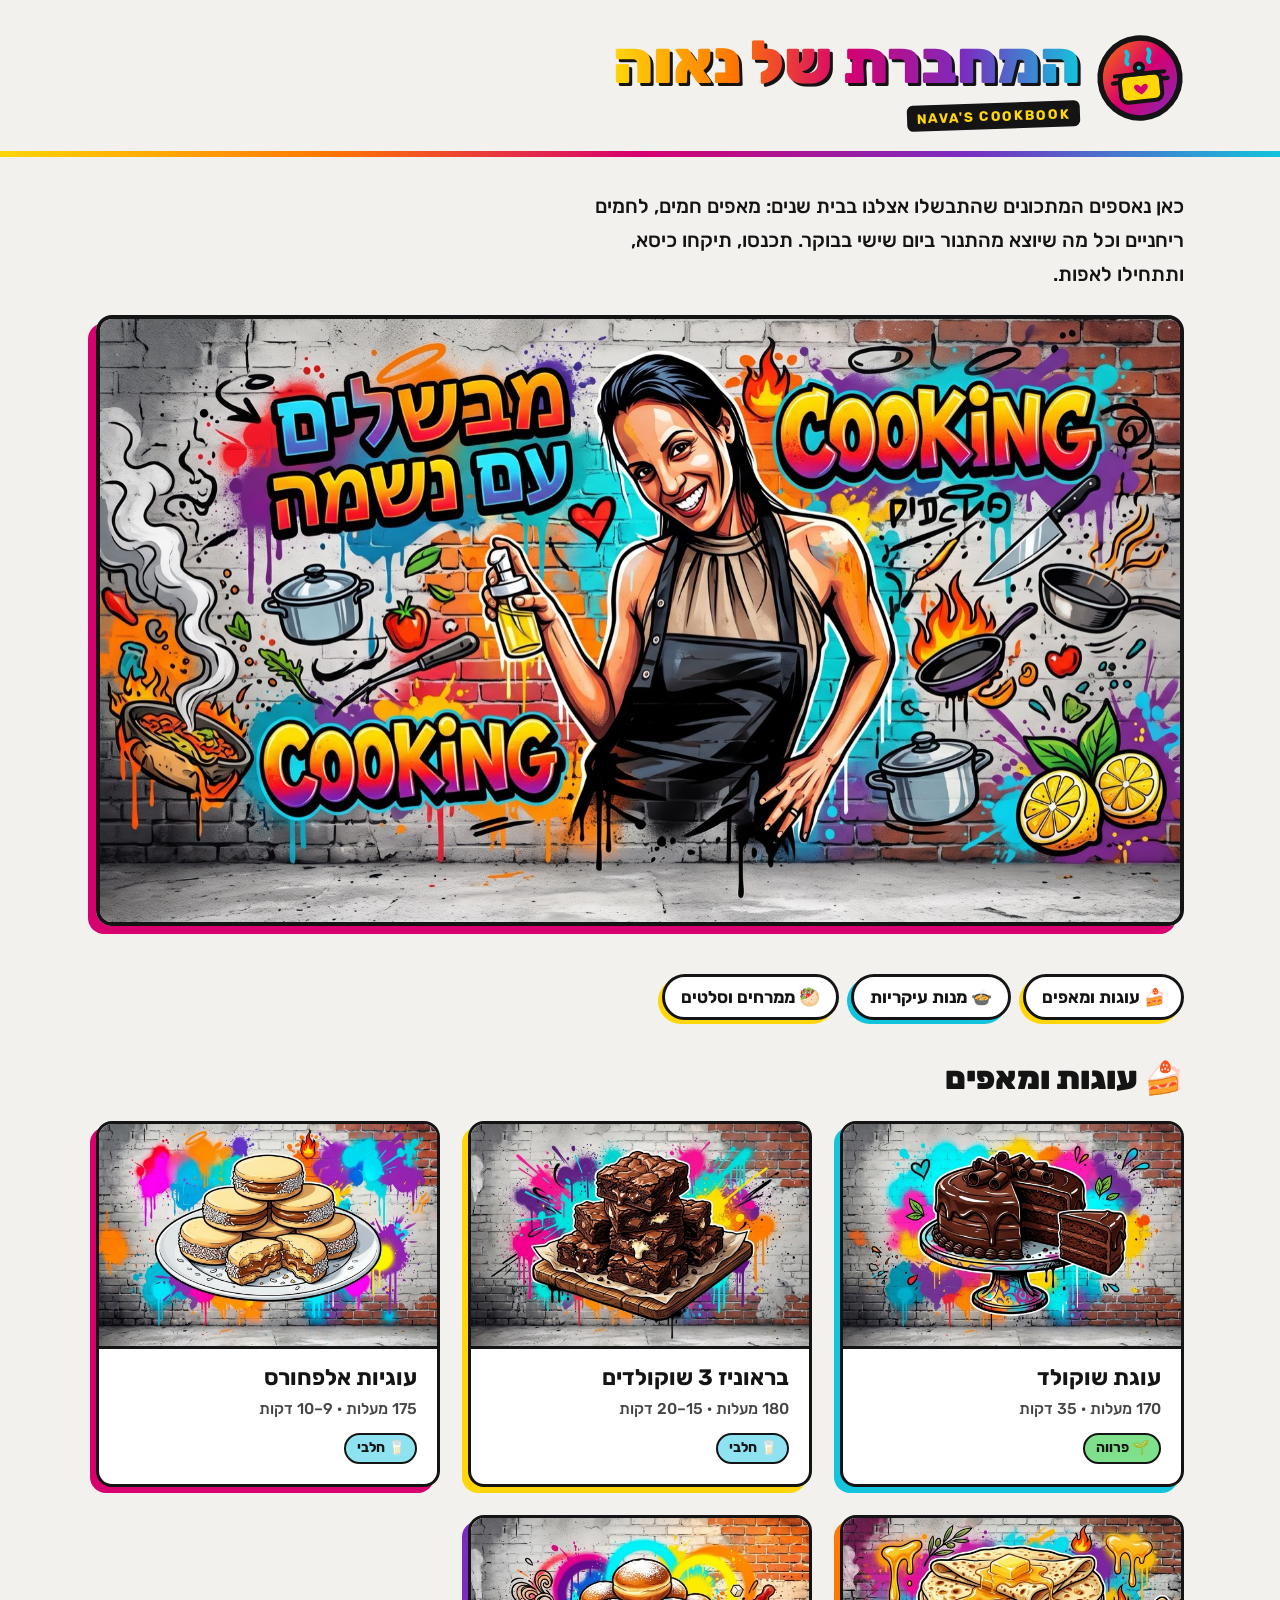
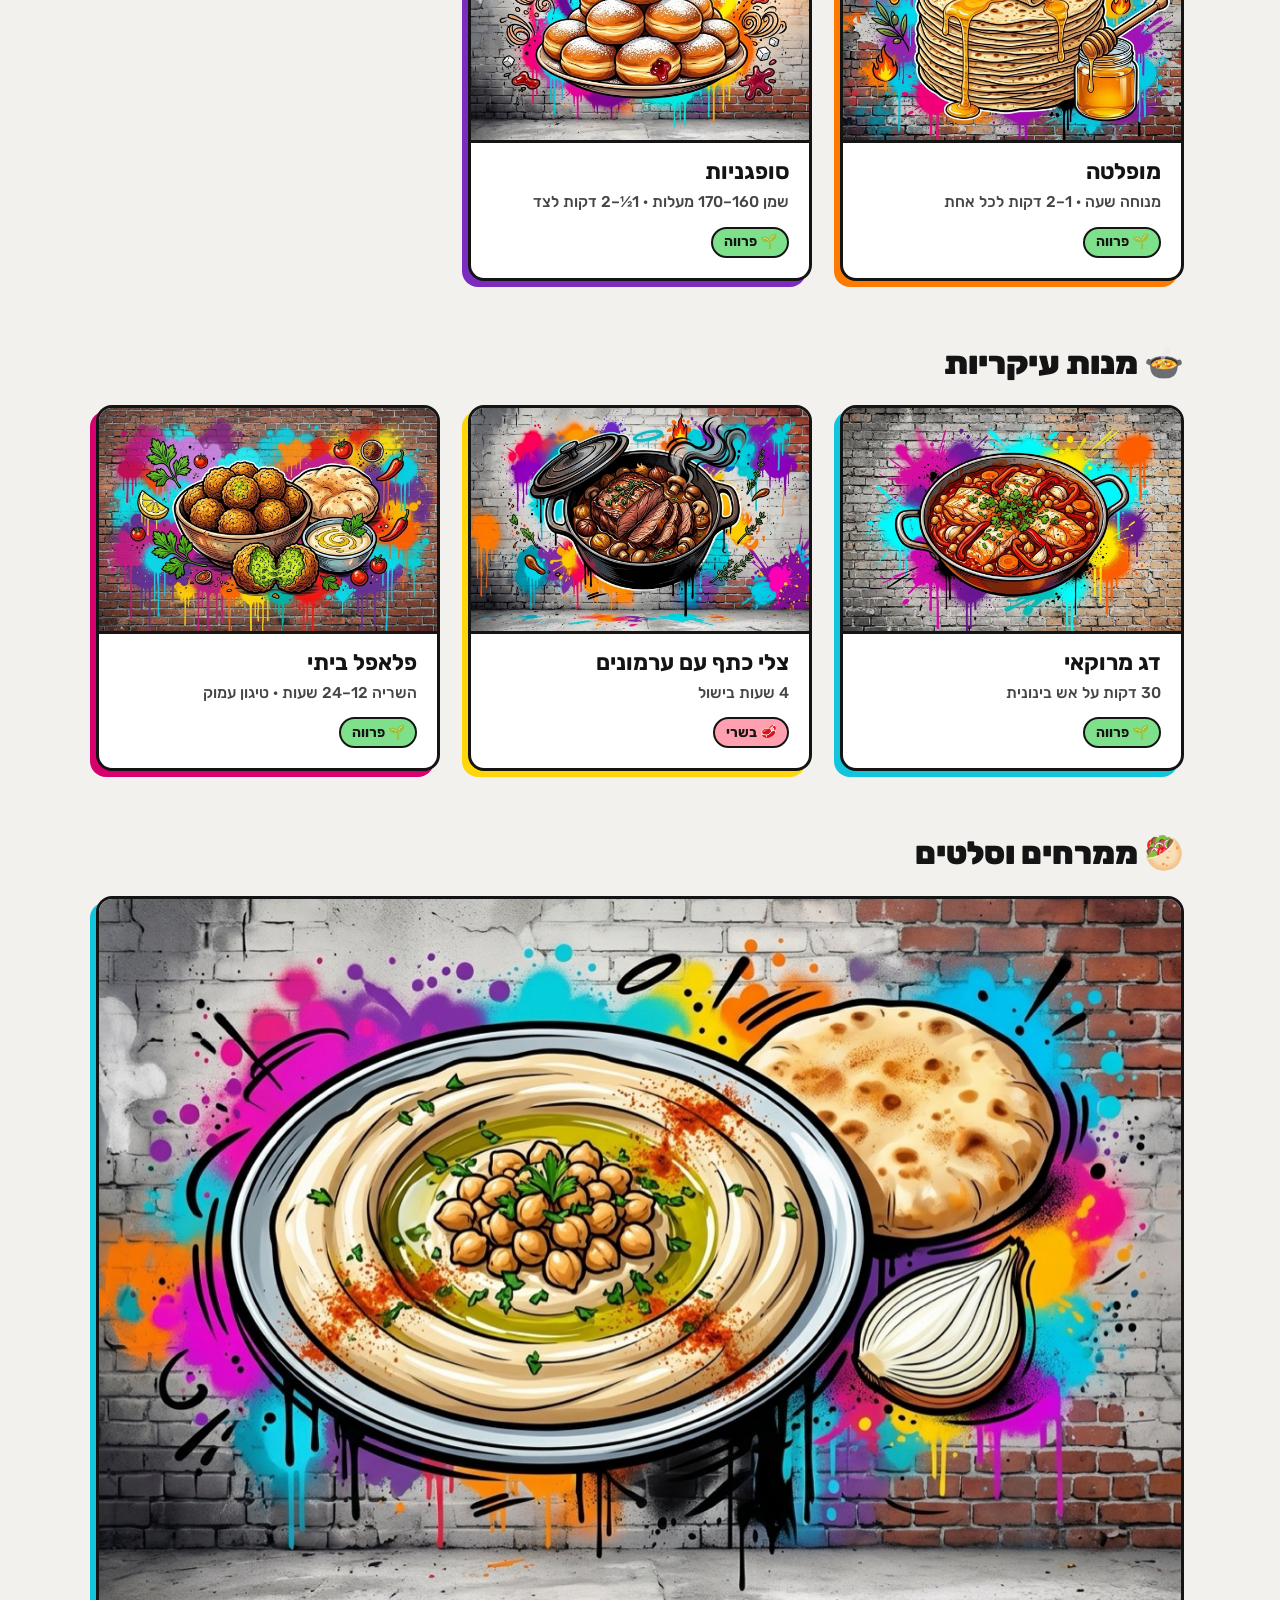
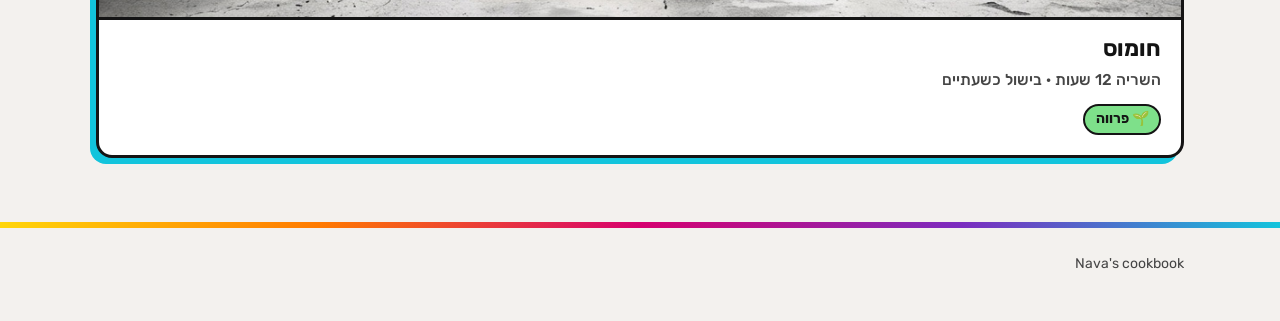
==== commit 04024da5: "Add sufganiyot recipe; keep number ranges on one line Co-Authored-By: Claude Opus 5.5 <noreply@anthr" ====
--- a/index.html
+++ b/index.html
@@ -60,7 +60,7 @@
             <img src="images/recipes/brownies.jpg" width="1200" height="805" alt="" loading="lazy">
             <div class="card-body">
               <h3>בראוניז 3 שוקולדים</h3>
-              <p>180 מעלות · 15–20 דקות</p>
+              <p>180 מעלות · 15–⁠20 דקות</p>
               <span class="tag dairy">🥛 חלבי</span>
             </div>
           </a>
@@ -70,7 +70,7 @@
             <img src="images/recipes/alfajores.jpg" width="1200" height="805" alt="" loading="lazy">
             <div class="card-body">
               <h3>עוגיות אלפחורס</h3>
-              <p>175 מעלות · 9–10 דקות</p>
+              <p>175 מעלות · 9–⁠10 דקות</p>
               <span class="tag dairy">🥛 חלבי</span>
             </div>
           </a>
@@ -80,7 +80,17 @@
             <img src="images/recipes/mufleta.jpg" width="1200" height="805" alt="" loading="lazy">
             <div class="card-body">
               <h3>מופלטה</h3>
-              <p>מנוחה שעה · 1–2 דקות לכל אחת</p>
+              <p>מנוחה שעה · 1–⁠2 דקות לכל אחת</p>
+              <span class="tag parve">🌱 פרווה</span>
+            </div>
+          </a>
+        </li>
+        <li>
+          <a class="card" href="recipes/sufganiyot.html">
+            <img src="images/recipes/sufganiyot.jpg" width="1200" height="805" alt="" loading="lazy">
+            <div class="card-body">
+              <h3>סופגניות</h3>
+              <p>שמן 160–⁠170 מעלות · 1½–2 דקות לצד</p>
               <span class="tag parve">🌱 פרווה</span>
             </div>
           </a>
@@ -116,7 +126,7 @@
             <img src="images/recipes/falafel.jpg" width="1200" height="805" alt="" loading="lazy">
             <div class="card-body">
               <h3>פלאפל ביתי</h3>
-              <p>השריה 12–24 שעות · טיגון עמוק</p>
+              <p>השריה 12–⁠24 שעות · טיגון עמוק</p>
               <span class="tag parve">🌱 פרווה</span>
             </div>
           </a>
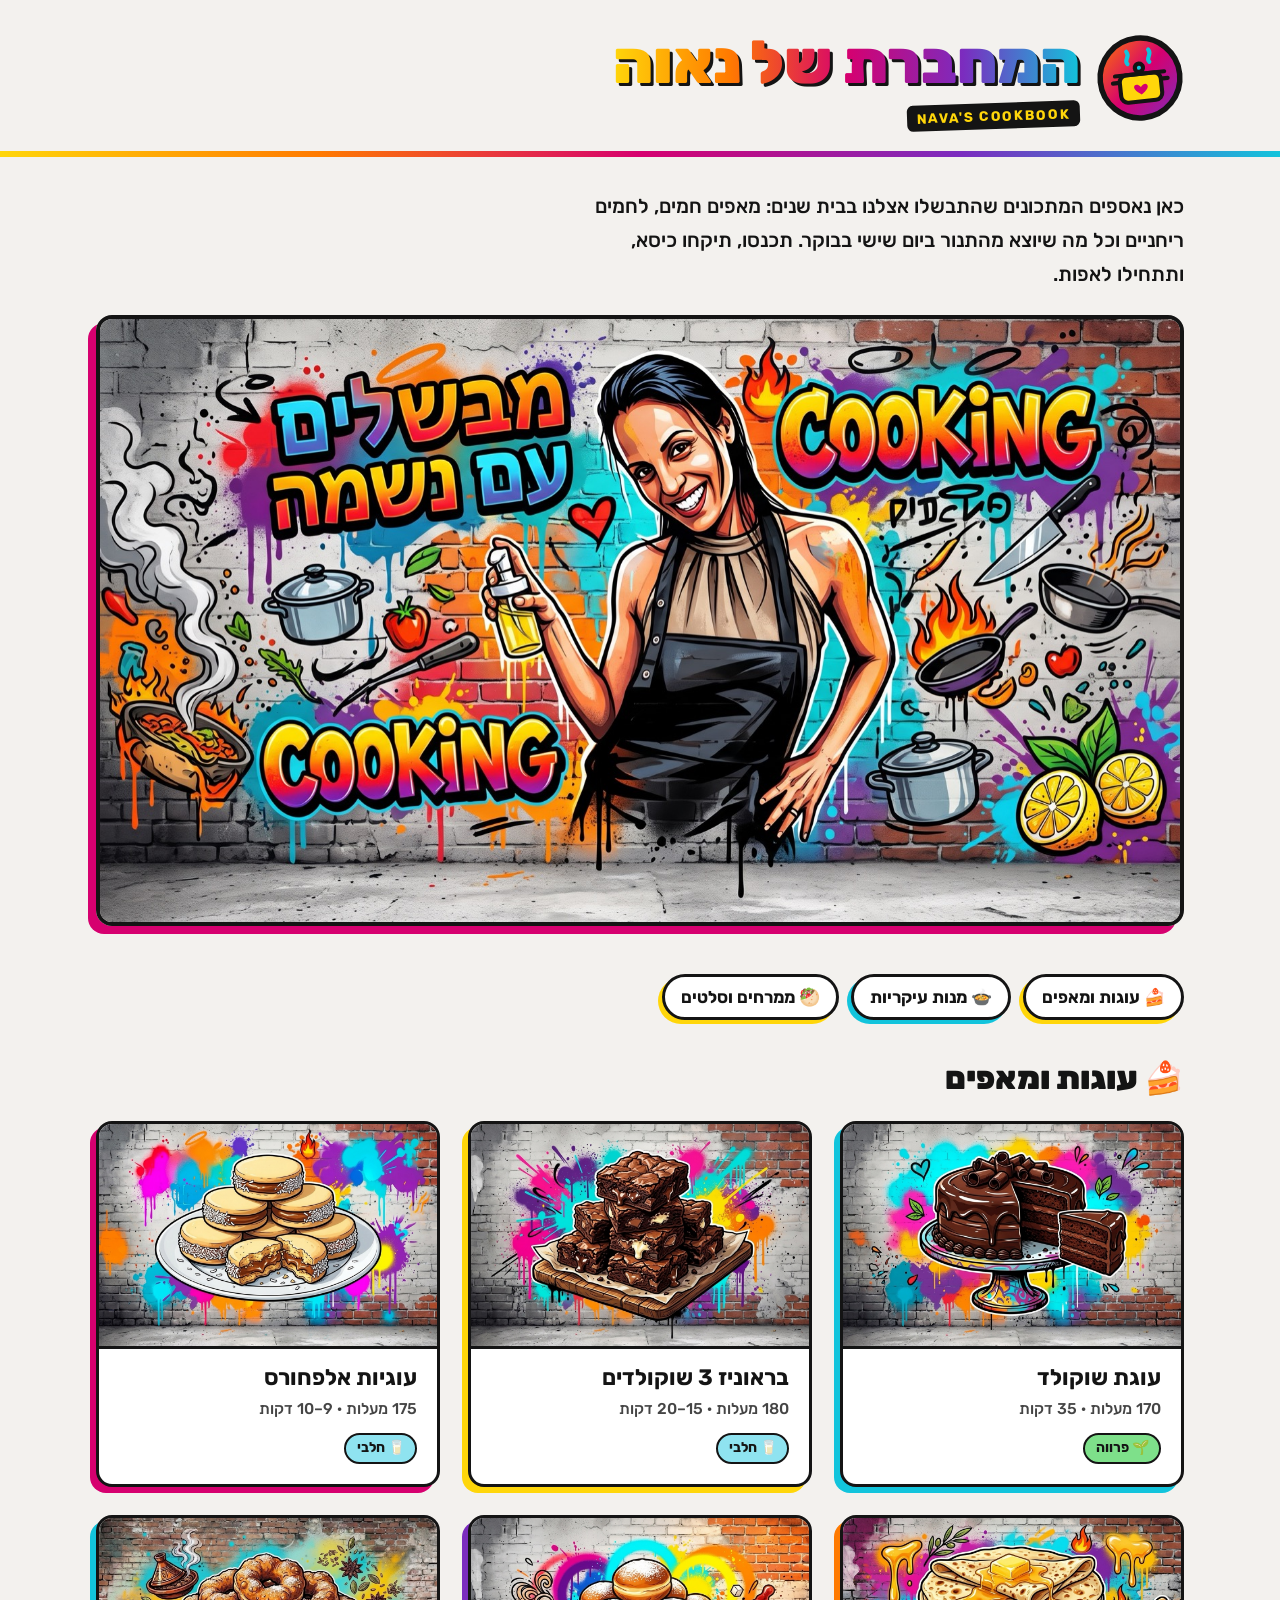
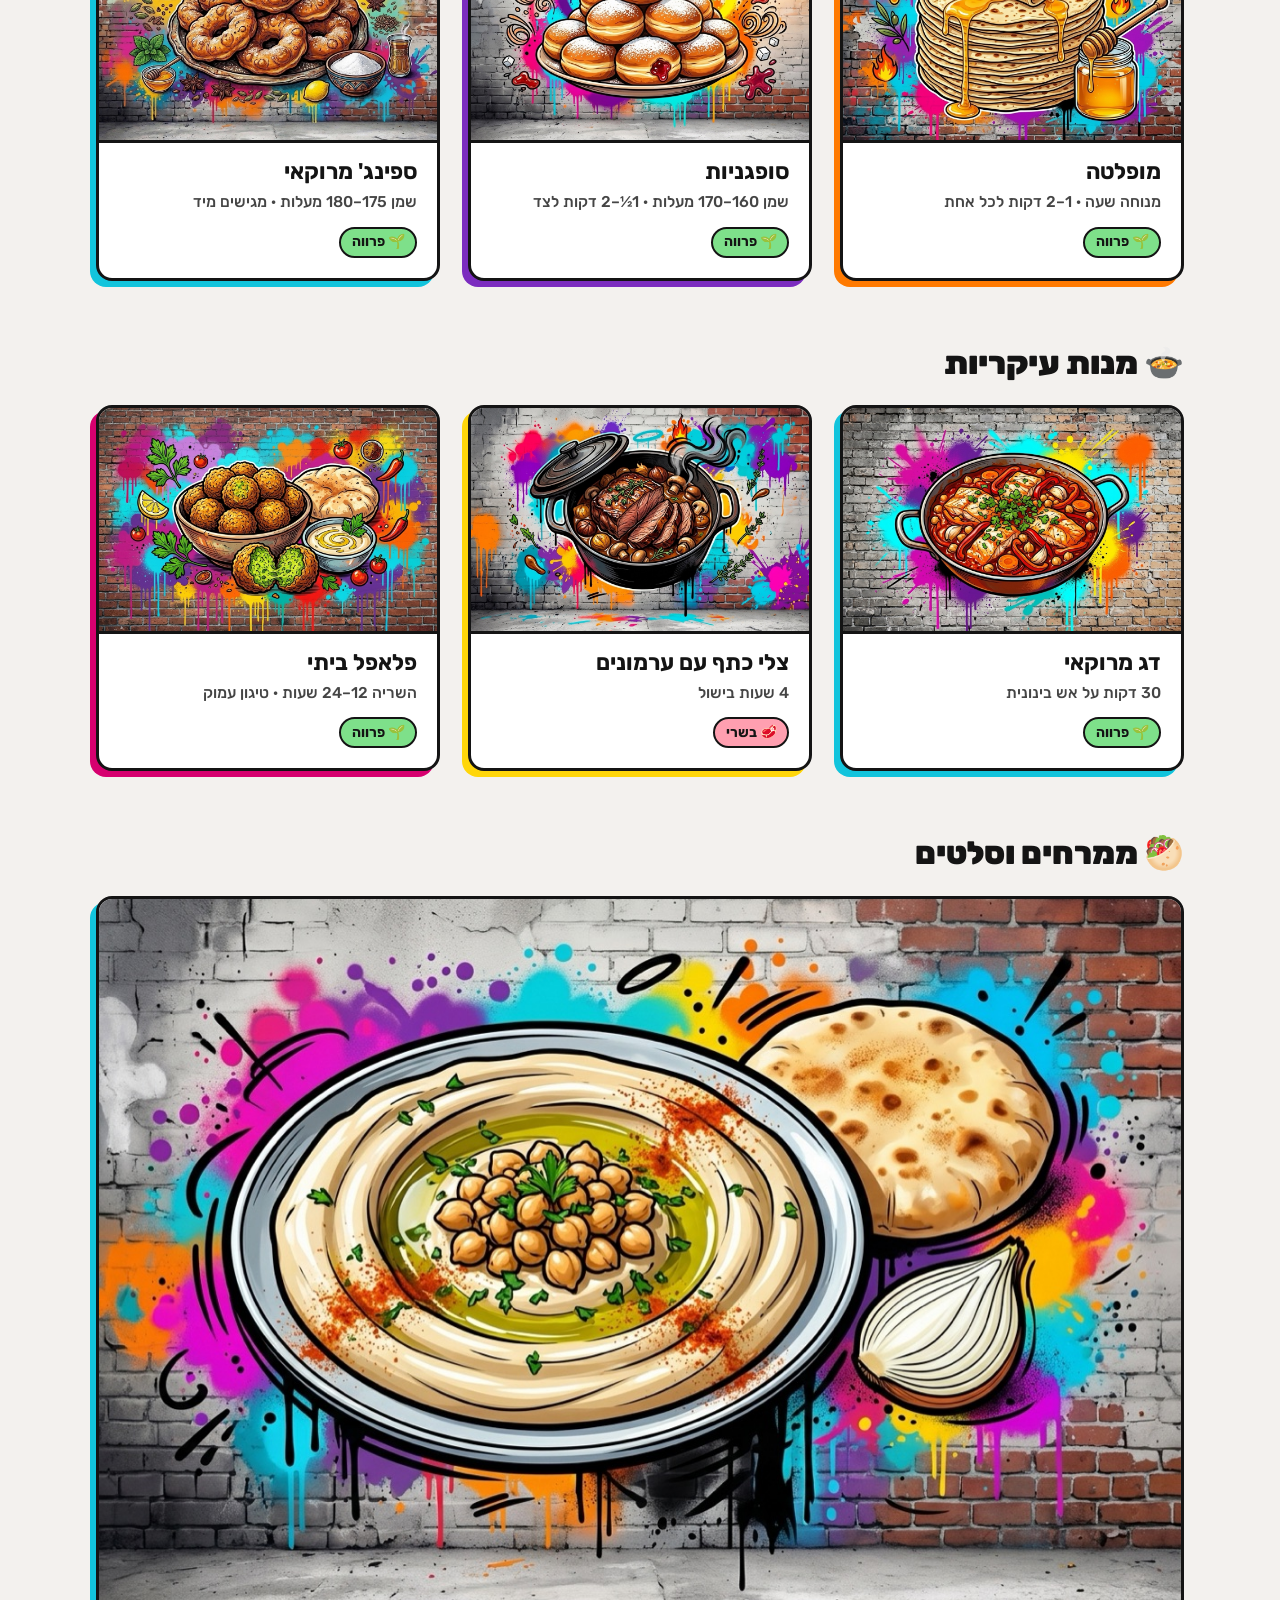
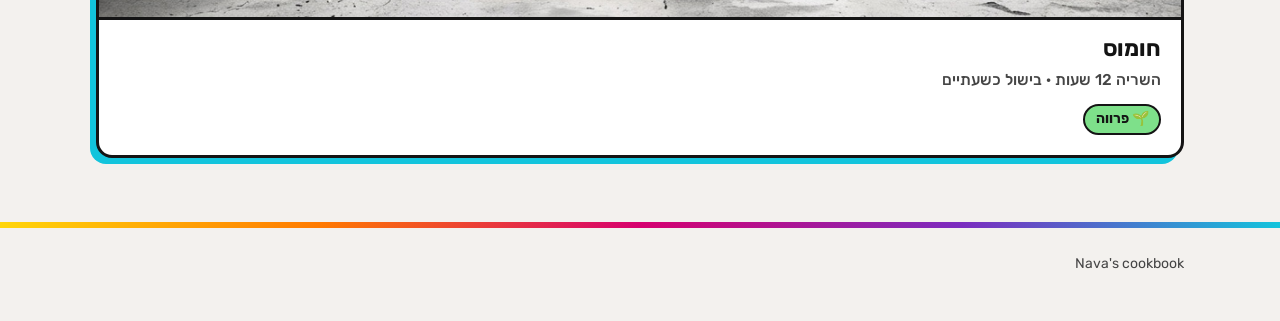
==== commit 9a8cf64f: "Add Moroccan sfenj recipe Co-Authored-By: Claude Opus 5.5 <noreply@anthropic.com> Claude-Session: ht" ====
--- a/index.html
+++ b/index.html
@@ -95,6 +95,16 @@
             </div>
           </a>
         </li>
+        <li>
+          <a class="card" href="recipes/sfenj.html">
+            <img src="images/recipes/sfenj.jpg" width="1200" height="805" alt="" loading="lazy">
+            <div class="card-body">
+              <h3>ספינג' מרוקאי</h3>
+              <p>שמן 175–⁠180 מעלות · מגישים מיד</p>
+              <span class="tag parve">🌱 פרווה</span>
+            </div>
+          </a>
+        </li>
       </ul>
     </section>
 
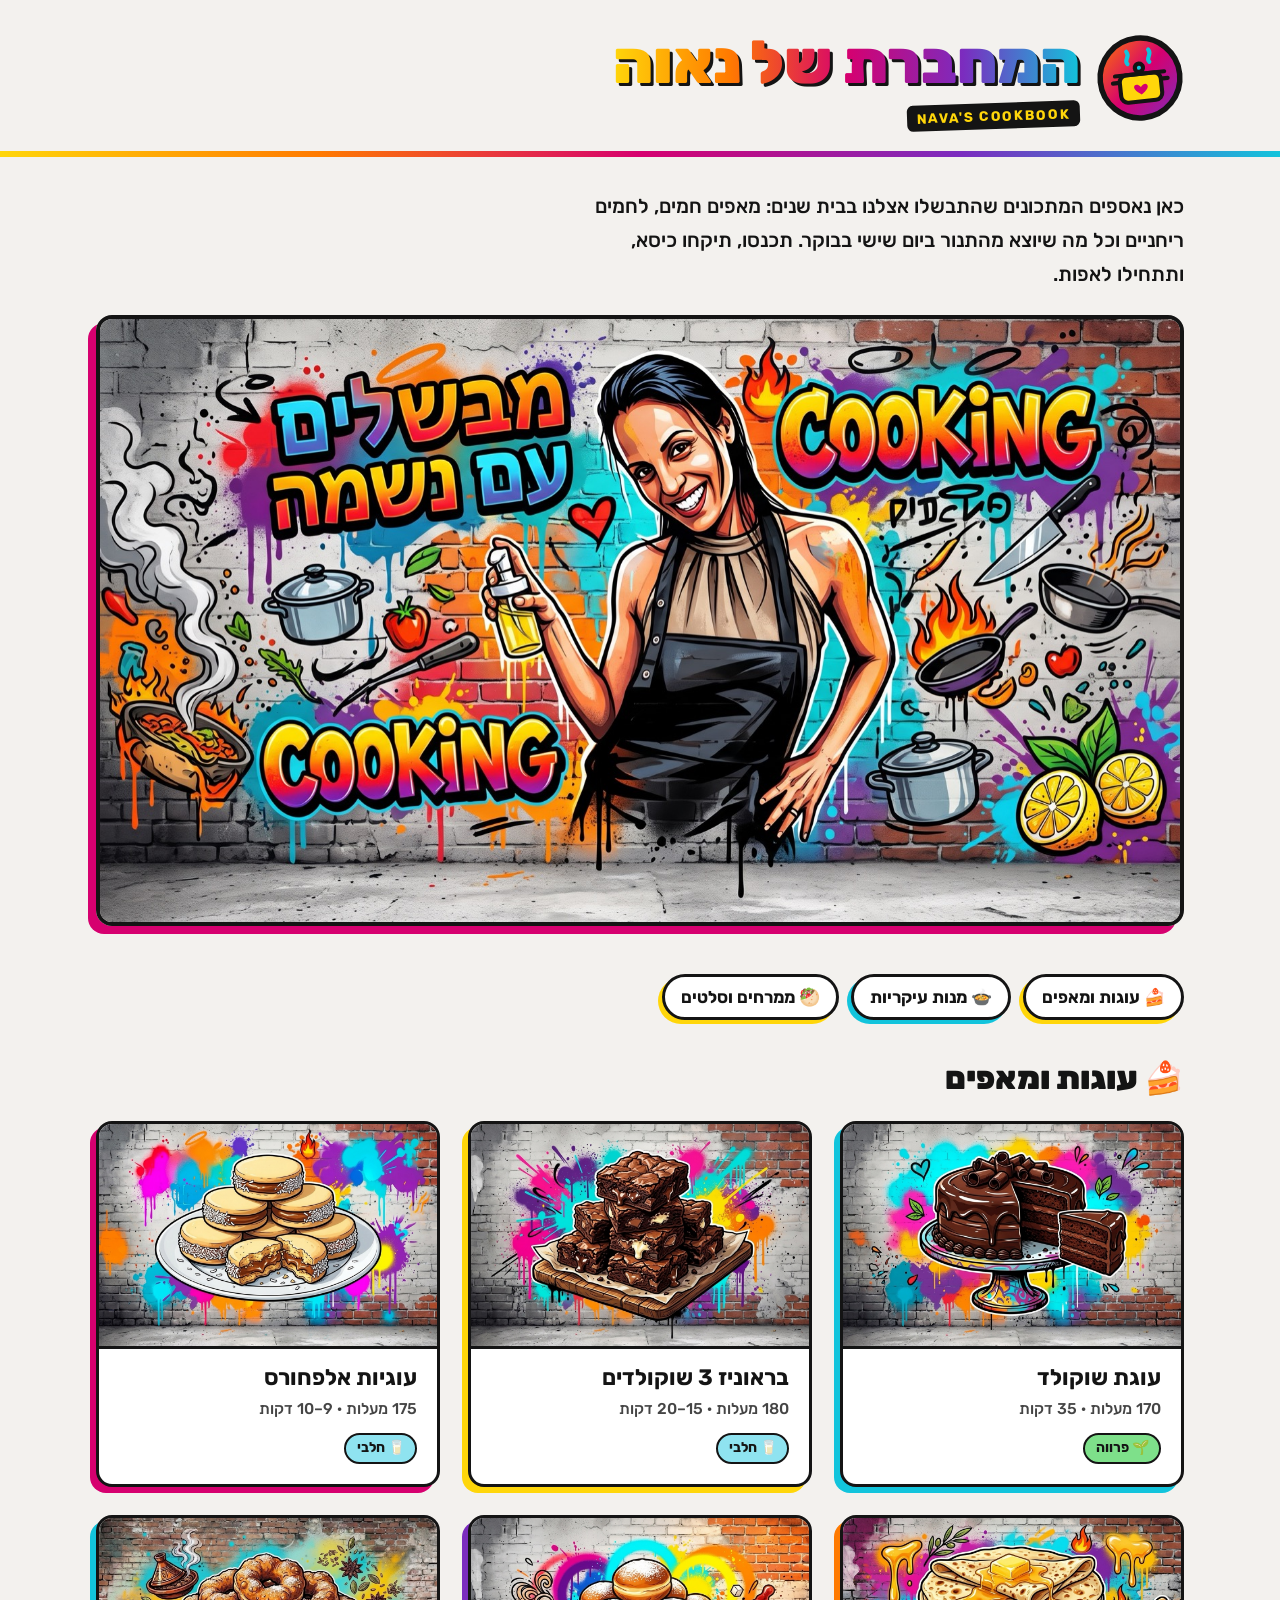
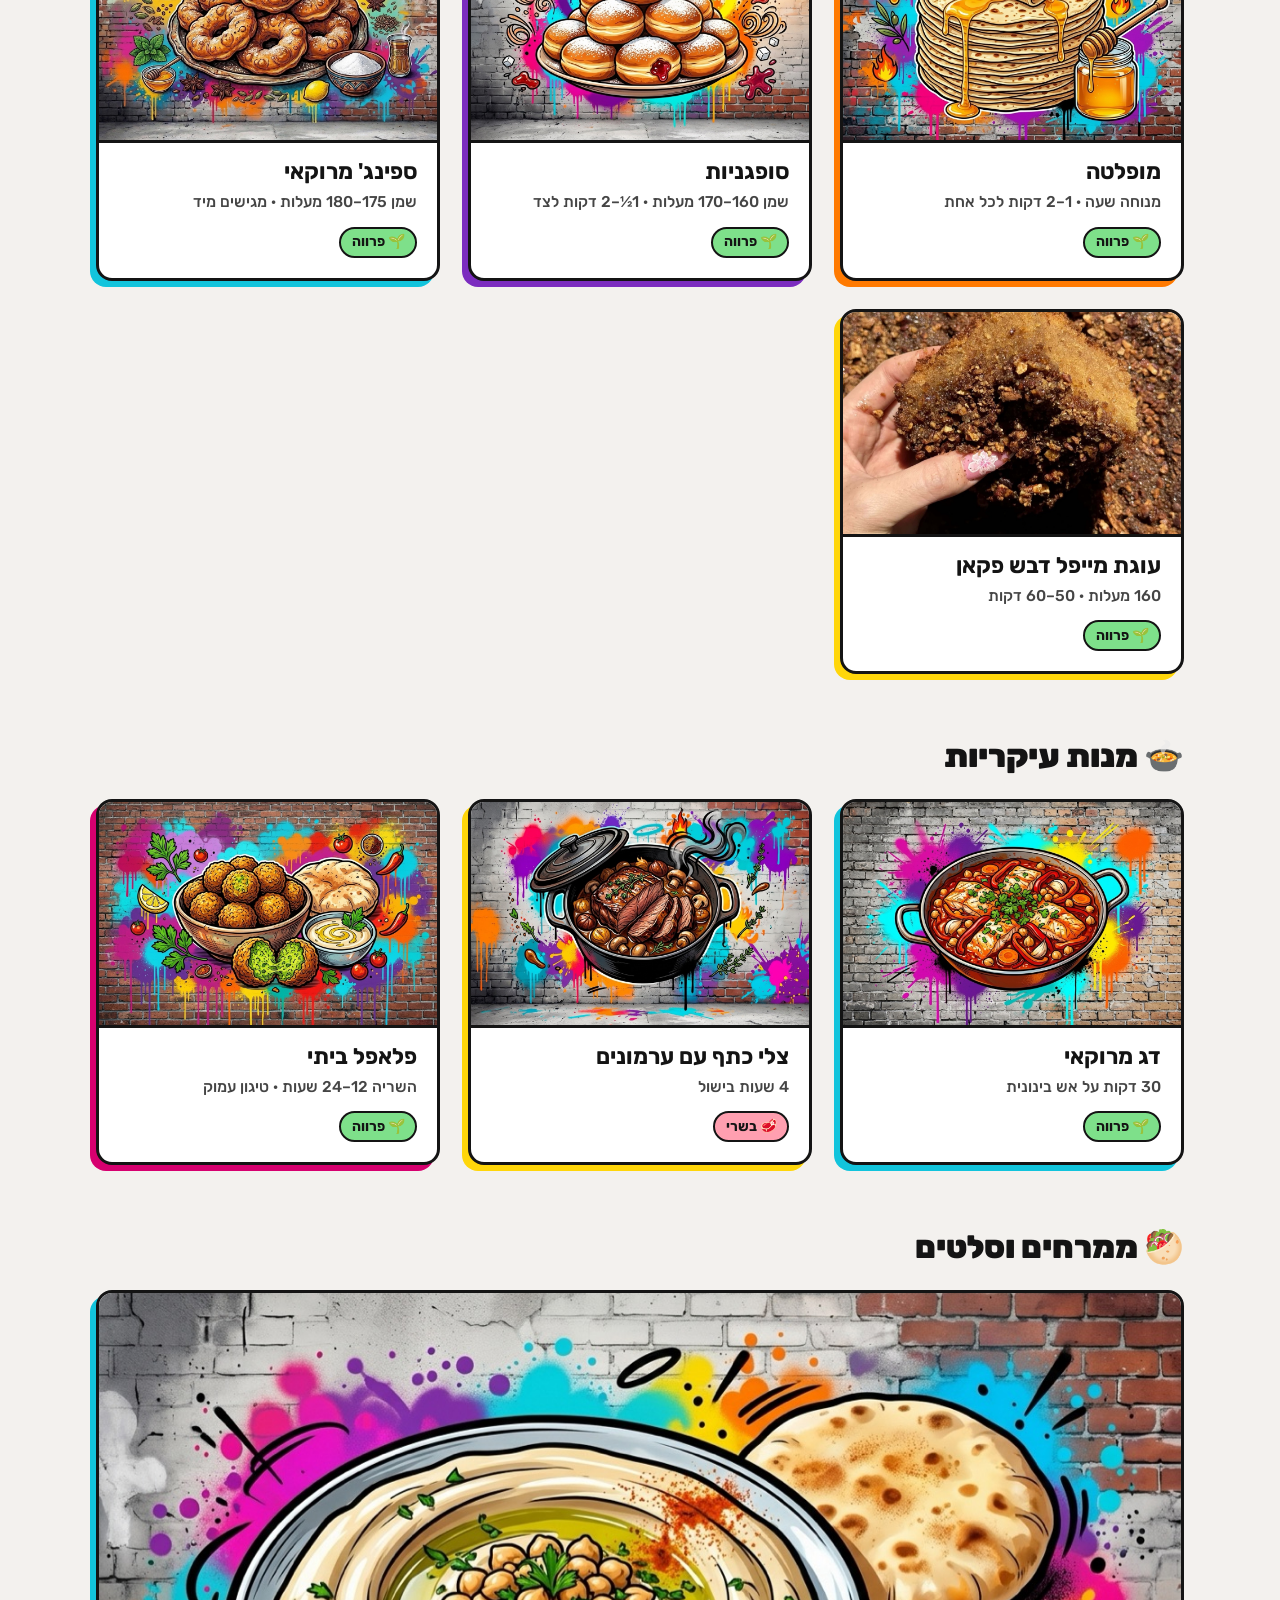
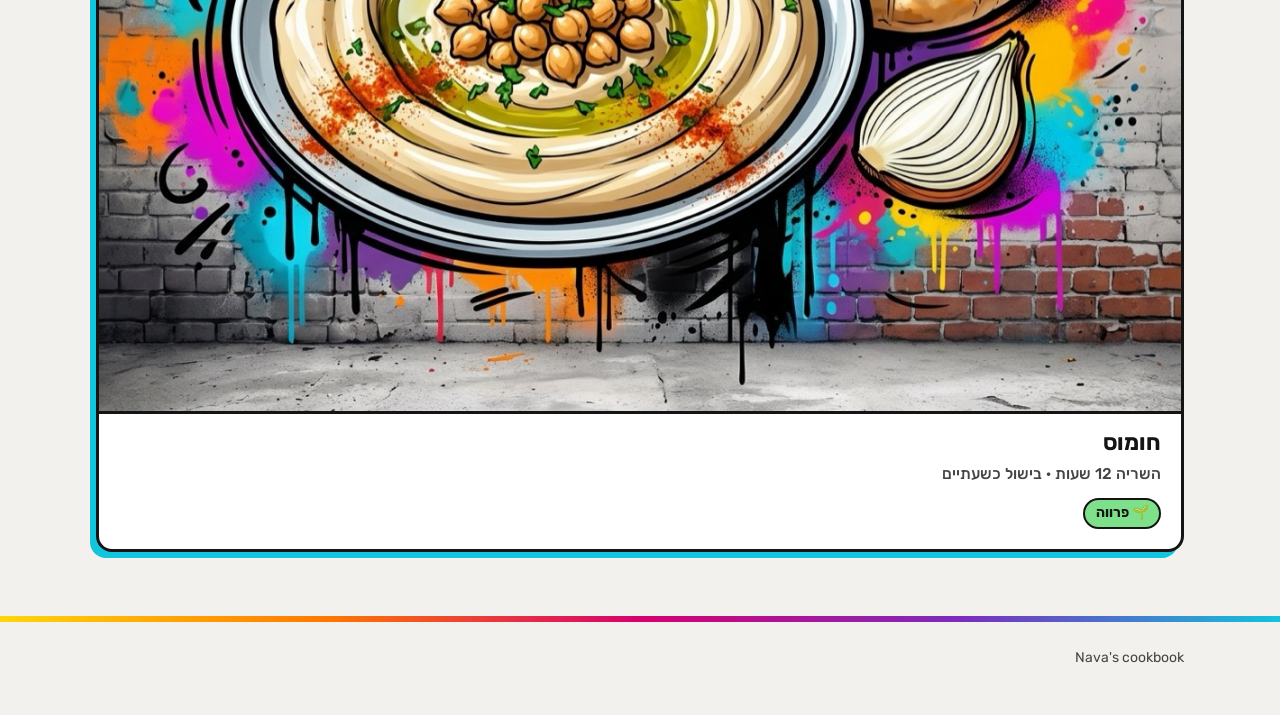
==== commit 7646acbe: "Add maple honey pecan cake recipe Co-Authored-By: Claude Opus 5.5 <noreply@anthropic.com> Claude-Ses" ====
--- a/index.html
+++ b/index.html
@@ -105,6 +105,16 @@
             </div>
           </a>
         </li>
+        <li>
+          <a class="card" href="recipes/maple-honey-cake.html">
+            <img src="images/recipes/maple-honey-cake.jpg" width="1200" height="805" alt="" loading="lazy">
+            <div class="card-body">
+              <h3>עוגת מייפל דבש פקאן</h3>
+              <p>160 מעלות · 50–⁠60 דקות</p>
+              <span class="tag parve">🌱 פרווה</span>
+            </div>
+          </a>
+        </li>
       </ul>
     </section>
 
